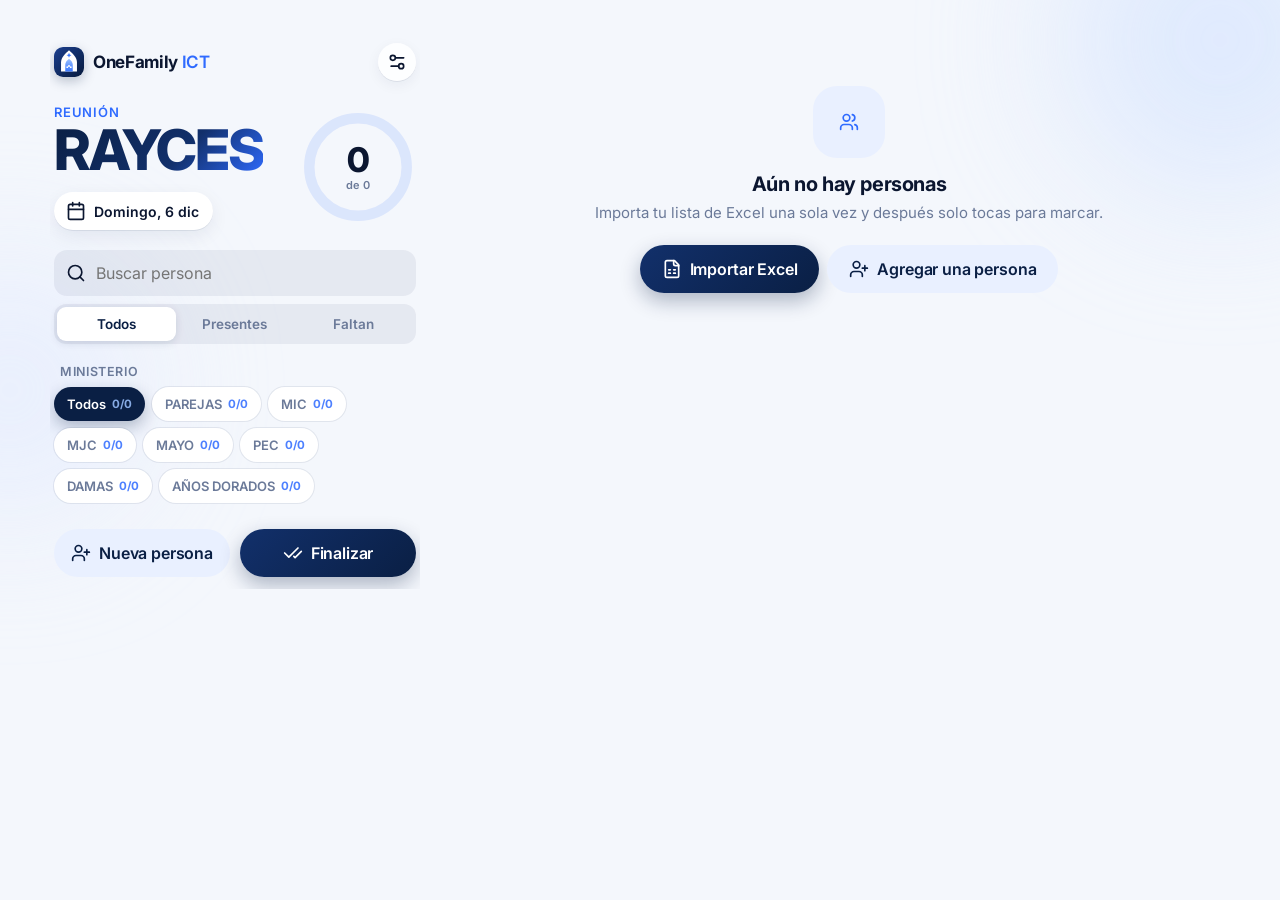
==== index.html @ 67e5007a "Renombrar a OneFamily ICT y agregar presentación Co-Authored-By: Claude Sonnet 5.5 <noreply@anthropi" ====
<!doctype html>
<html lang="es">
<head>
<meta charset="utf-8">
<meta name="viewport" content="width=device-width, initial-scale=1, viewport-fit=cover">
<meta name="theme-color" content="#f4f7fc">
<title>OneFamily ICT</title>
<link rel="icon" href="icon.svg" type="image/svg+xml">
<link rel="preconnect" href="https://fonts.googleapis.com">
<link rel="preconnect" href="https://fonts.gstatic.com" crossorigin>
<link href="https://fonts.googleapis.com/css2?family=Inter:wght@400;500;600;700;800&display=swap" rel="stylesheet">
<link rel="stylesheet" href="style.css">
</head>
<body>
<div class="bg-orb o1"></div><div class="bg-orb o2"></div>

<main id="app" class="shell">
  <aside class="side">
    <header class="head">
      <div class="brand">
        <img class="logo" src="icon.svg" alt="">
        <span class="wordmark">OneFamily <em>ICT</em></span>
        <button class="icon-btn" id="btnMenu" aria-label="Ajustes"><i data-lucide="settings-2"></i></button>
      </div>
      <div class="hero">
        <div class="hero-text">
          <p class="eyebrow">Reunión</p>
          <h1 id="meetingName">RAYCES</h1>
          <label class="datepill">
            <i data-lucide="calendar"></i>
            <span id="dateLabel"></span>
            <input type="date" id="dateInput" aria-label="Fecha de la reunión">
          </label>
        </div>
        <div class="ring" aria-live="polite">
          <svg viewBox="0 0 100 100">
            <defs><linearGradient id="g" x1="0" y1="0" x2="1" y2="1"><stop offset="0" stop-color="#5b9bff"/><stop offset="1" stop-color="#2f6bff"/></linearGradient></defs>
            <circle class="track" cx="50" cy="50" r="42"/>
            <circle class="prog" id="prog" cx="50" cy="50" r="42" stroke="url(#g)"/>
          </svg>
          <div class="ring-num"><b id="cntNum">0</b><small id="cntTot">de 0</small></div>
        </div>
      </div>
    </header>

    <div class="controls">
      <div class="searchbar">
        <i data-lucide="search"></i>
        <input id="q" type="search" placeholder="Buscar persona" autocomplete="off" autocapitalize="off" spellcheck="false">
        <button id="qClear" class="clear" aria-label="Borrar búsqueda" hidden><i data-lucide="x"></i></button>
      </div>
      <div class="seg" id="seg">
        <i class="seg-pill"></i>
        <button data-f="all" class="on">Todos</button>
        <button data-f="in">Presentes</button>
        <button data-f="out">Faltan</button>
      </div>
      <p class="cap side-cap">Ministerio</p>
      <div class="mins" id="mins"></div>
      <div class="side-actions">
        <button class="pill ghost" data-act="new"><i data-lucide="user-plus"></i><span>Nueva persona</span></button>
        <button class="pill solid" data-act="finish"><i data-lucide="check-check"></i><span>Finalizar</span></button>
      </div>
    </div>
  </aside>

  <section class="content">
    <div id="list" class="list"></div>
    <div class="spacer"></div>
  </section>
</main>

<nav class="dock">
  <button class="pill ghost" data-act="new"><i data-lucide="user-plus"></i><span>Nuevo</span></button>
  <button class="pill solid" data-act="finish"><i data-lucide="check-check"></i><span>Finalizar</span></button>
</nav>

<div class="scrim" id="scrim"></div>

<!-- Persona nueva / editar -->
<section class="sheet grouped" id="sheetPerson" aria-hidden="true">
  <div class="bar">
    <button type="button" class="link" data-close>Cancelar</button>
    <h2 id="personTitle">Persona nueva</h2>
    <span class="bar-sp"></span>
  </div>
  <form id="personForm" autocomplete="off" novalidate>
    <div class="inset">
      <label class="cell"><span>Nombres</span><input name="nombres" autocapitalize="words" placeholder="María Fernanda"></label>
      <label class="cell"><span>Apellidos</span><input name="apellidos" autocapitalize="words" placeholder="Gómez Pérez"></label>
      <label class="cell"><span>Edad</span><input name="edad" type="number" inputmode="numeric" min="0" max="110" placeholder="Años"></label>
      <label class="cell"><span>Celular</span><input name="celular" type="tel" inputmode="tel" placeholder="099 123 4567"></label>
    </div>

    <p class="cap">Sexo</p>
    <div class="seg2" id="sexSeg">
      <button type="button" data-v="mujer">Mujer</button>
      <button type="button" data-v="hombre">Hombre</button>
    </div>

    <p class="cap">Ministerio</p>
    <div class="chips" id="minPick"></div>
    <p class="hint" id="minHint"></p>

    <div class="row-actions">
      <button type="button" class="pill danger" id="btnDelPerson" hidden aria-label="Eliminar"><i data-lucide="trash-2"></i></button>
      <button type="submit" class="pill solid grow"><i data-lucide="check"></i><span id="personBtn">Registrar y marcar</span></button>
    </div>
  </form>
</section>

<!-- Finalizar -->
<section class="sheet" id="sheetFinish" aria-hidden="true">
  <div class="grab"></div>
  <h2>Reunión lista</h2>
  <p class="sub" id="finSub"></p>
  <div class="stats">
    <div><b id="stIn">0</b><span>Asistentes</span></div>
    <div><b id="stNew">0</b><span>Nuevos</span></div>
    <div><b id="stOut">0</b><span>Faltaron</span></div>
  </div>
  <div class="stack">
    <button class="pill solid wide" id="btnWA"><i data-lucide="send"></i><span>Enviar por WhatsApp</span></button>
    <button class="pill ghost wide" id="btnXLS"><i data-lucide="file-spreadsheet"></i><span>Descargar Excel</span></button>
    <button class="pill ghost wide" id="btnCopy"><i data-lucide="copy"></i><span>Copiar resumen</span></button>
  </div>
</section>

<!-- Ajustes -->
<section class="sheet grouped" id="sheetMenu" aria-hidden="true">
  <div class="bar">
    <button type="button" class="link" data-close>Cerrar</button>
    <h2>Ajustes</h2>
    <span class="bar-sp"></span>
  </div>
  <div class="inset">
    <label class="cell"><span>Reunión</span><input id="setName" placeholder="RAYCES"></label>
  </div>
  <p class="cap">Personas</p>
  <div class="inset menu">
    <button class="cell btn" id="btnFile"><i data-lucide="file-spreadsheet"></i><span>Importar Excel o CSV</span><i data-lucide="chevron-right" class="chev"></i></button>
    <button class="cell btn" id="btnImport"><i data-lucide="list-plus"></i><span>Pegar una lista</span><i data-lucide="chevron-right" class="chev"></i></button>
  </div>
  <p class="cap">Datos</p>
  <div class="inset menu">
    <button class="cell btn" id="btnBackup"><i data-lucide="database-backup"></i><span>Guardar copia de seguridad</span><i data-lucide="chevron-right" class="chev"></i></button>
    <button class="cell btn" id="btnRestore"><i data-lucide="history"></i><span>Restaurar copia</span><i data-lucide="chevron-right" class="chev"></i></button>
    <button class="cell btn red" id="btnClearDay"><i data-lucide="eraser"></i><span>Limpiar asistencia de este día</span></button>
  </div>
  <input type="file" id="fileCSV" accept=".xlsx,.xls,.csv,text/csv" hidden>
  <input type="file" id="fileJSON" accept=".json,application/json" hidden>
  <p class="foot">Los datos se guardan en este navegador. Haz una copia de seguridad de vez en cuando.</p>
</section>

<!-- Pegar lista -->
<section class="sheet grouped" id="sheetImport" aria-hidden="true">
  <div class="bar">
    <button type="button" class="link" data-close>Cancelar</button>
    <h2>Pegar lista</h2>
    <span class="bar-sp"></span>
  </div>
  <p class="hint top">Una persona por línea: <b>Nombres Apellidos, edad, ministerio</b>. Solo el nombre es obligatorio.</p>
  <div class="inset"><textarea id="importText" rows="8" placeholder="María Gómez, 34, PEC&#10;Juan Pérez, 12, MJC"></textarea></div>
  <div class="row-actions"><button class="pill solid grow" id="btnImportGo"><i data-lucide="check"></i><span>Agregar</span></button></div>
</section>

<div class="toast" id="toast"></div>

<script src="vendor/lucide.min.js"></script>
<script src="vendor/confetti.min.js"></script>
<script src="vendor/xlsx.mini.min.js"></script>
<script src="app.js"></script>
</body>
</html>
---- style.css ----
:root{
  --navy:#0a1f44; --navy2:#12306b; --blue:#2f6bff; --sky:#e9f0ff; --ink:#0b1630; --mute:#6b7a99;
  --bg:#f4f7fc; --card:#fff; --line:rgba(10,31,68,.08);
  --ease:cubic-bezier(.32,.72,0,1); --spring:cubic-bezier(.34,1.56,.64,1);
  --safe-b:env(safe-area-inset-bottom,0px);
}
*{box-sizing:border-box;-webkit-tap-highlight-color:transparent}
[hidden]{display:none!important}
html{background:var(--bg)}
body{margin:0;font-family:-apple-system,BlinkMacSystemFont,"SF Pro Display","Inter",system-ui,sans-serif;color:var(--ink);background:var(--bg);-webkit-font-smoothing:antialiased;overflow-x:hidden}
button{font:inherit;color:inherit;border:0;background:none;cursor:pointer;padding:0}
input,textarea{font:inherit;color:inherit}
i[data-lucide],svg.lucide{width:20px;height:20px;stroke-width:2}

.bg-orb{position:fixed;border-radius:50%;filter:blur(70px);opacity:.55;pointer-events:none;z-index:0}
.o1{width:320px;height:320px;background:#cfe0ff;top:-120px;right:-100px}
.o2{width:260px;height:260px;background:#dfe8ff;top:260px;left:-120px}

/* ---------- Layout móvil ---------- */
.shell{position:relative;z-index:1;max-width:560px;margin:0 auto;padding:0 18px}
.side{display:contents}
.head{padding-top:calc(env(safe-area-inset-top,0px) + 10px)}
.brand{display:flex;align-items:center;gap:9px;height:40px}
.logo{width:30px;height:30px;border-radius:9px;display:block;box-shadow:0 4px 12px rgba(10,31,68,.25)}
.wordmark{font-weight:700;letter-spacing:-.02em;font-size:17px;flex:1}
.wordmark em{font-style:normal;font-weight:600;color:var(--blue)}
.icon-btn{width:38px;height:38px;border-radius:50%;display:grid;place-items:center;background:rgba(255,255,255,.8);box-shadow:0 1px 0 var(--line),0 4px 14px rgba(10,31,68,.06);transition:transform .25s var(--spring)}
.icon-btn:active{transform:scale(.88)}

.hero{display:flex;align-items:center;justify-content:space-between;gap:12px;margin:8px 0 12px}
.eyebrow{margin:0;color:var(--blue);font-weight:600;font-size:13px;letter-spacing:.06em;text-transform:uppercase}
h1{margin:2px 0 10px;font-size:40px;line-height:1;letter-spacing:-.04em;font-weight:800;background:linear-gradient(135deg,var(--navy),var(--navy2) 60%,var(--blue));-webkit-background-clip:text;background-clip:text;color:transparent}
.datepill{position:relative;display:inline-flex;align-items:center;gap:8px;padding:9px 14px 9px 12px;border-radius:999px;background:var(--card);box-shadow:0 1px 0 var(--line),0 6px 18px rgba(10,31,68,.07);font-weight:600;font-size:14px;white-space:nowrap;transition:transform .25s var(--spring)}
.datepill:active{transform:scale(.97)}
.datepill i{width:16px;height:16px;color:var(--blue)}
.datepill input{position:absolute;inset:0;width:100%;height:100%;opacity:0;cursor:pointer}
.datepill input::-webkit-calendar-picker-indicator{position:absolute;inset:0;width:100%;height:100%;cursor:pointer}

.ring{position:relative;width:104px;height:104px;flex:none}
.ring svg{width:100%;height:100%;transform:rotate(-90deg)}
.ring circle{fill:none;stroke-width:9;stroke-linecap:round}
.track{stroke:rgba(47,107,255,.12)}
.prog{stroke-dasharray:263.9;stroke-dashoffset:263.9;transition:stroke-dashoffset .7s var(--ease)}
.ring-num{position:absolute;inset:0;display:flex;flex-direction:column;align-items:center;justify-content:center;line-height:1}
.ring-num b{font-size:30px;font-weight:800;letter-spacing:-.04em;display:inline-block}
.ring-num small{font-size:11px;color:var(--mute);font-weight:600;margin-top:3px}
.bump{animation:bump .4s var(--spring)}
@keyframes bump{40%{transform:scale(1.22)}}

.controls{position:sticky;top:0;z-index:5;margin:0 -18px;padding:8px 18px 10px;background:linear-gradient(var(--bg) 88%,rgba(244,247,252,0))}
.searchbar{display:flex;align-items:center;gap:8px;height:42px;padding:0 12px;border-radius:13px;background:rgba(10,31,68,.06);transition:background .2s,box-shadow .2s}
.searchbar:focus-within{background:#fff;box-shadow:0 0 0 2px rgba(47,107,255,.35)}
.searchbar i{color:var(--mute);flex:none}
.searchbar input{flex:1;min-width:0;border:0;background:none;outline:0;font-size:16px}
.searchbar input::-webkit-search-cancel-button{display:none}
.clear{width:22px;height:22px;border-radius:50%;background:rgba(10,31,68,.25);display:grid;place-items:center}
.clear i{width:13px;height:13px;color:#fff}

.seg{position:relative;display:grid;grid-template-columns:repeat(3,1fr);margin-top:8px;padding:3px;border-radius:12px;background:rgba(10,31,68,.06)}
.seg button{position:relative;z-index:1;height:30px;font-size:13.5px;font-weight:600;color:var(--mute);transition:color .25s}
.seg button.on{color:var(--navy)}
.seg-pill{position:absolute;top:3px;bottom:3px;left:3px;width:calc((100% - 6px)/3);border-radius:9px;background:#fff;box-shadow:0 2px 8px rgba(10,31,68,.12);transition:transform .45s var(--ease)}

.side-cap,.side-actions{display:none}
.mins{display:flex;gap:7px;margin:8px -18px 0;padding:2px 18px;overflow-x:auto;scrollbar-width:none}
.mins::-webkit-scrollbar{display:none}
.mins button{flex:none;display:inline-flex;align-items:center;gap:6px;height:32px;padding:0 13px;border-radius:999px;background:#fff;box-shadow:0 0 0 1px var(--line);font-size:13px;font-weight:600;color:var(--mute);white-space:nowrap;transition:background .3s,color .3s,transform .3s var(--spring),box-shadow .3s}
.mins button em{font-style:normal;font-weight:700;font-size:11.5px;color:var(--blue);opacity:.85}
.mins button:active{transform:scale(.94)}
.mins button.on{background:var(--navy);color:#fff;box-shadow:0 6px 16px rgba(10,31,68,.28)}
.mins button.on em{color:#9cc2ff}

.list{margin-top:2px}
.letter{font-size:12px;font-weight:700;color:var(--mute);letter-spacing:.08em;padding:14px 6px 6px}
.group{background:var(--card);border-radius:20px;box-shadow:0 1px 0 var(--line),0 10px 30px rgba(10,31,68,.05);overflow:hidden}
.addrow{display:flex;align-items:center;gap:13px;width:100%;padding:11px 14px;margin:10px 0 2px;border-radius:20px;background:linear-gradient(135deg,rgba(47,107,255,.12),rgba(47,107,255,.05));box-shadow:inset 0 0 0 1.5px rgba(47,107,255,.28);text-align:left;transition:transform .25s var(--spring),background .3s;animation:rise .5s var(--ease) both}
.addrow:active{transform:scale(.985)}
.addrow .plus{width:42px;height:42px;border-radius:50%;background:var(--blue);color:#fff;display:grid;place-items:center;box-shadow:0 6px 16px rgba(47,107,255,.4);flex:none}
.addrow b{display:block;font-size:16px;letter-spacing:-.015em;color:var(--navy)}
.addrow small{display:block;margin-top:1px;font-size:13px;color:var(--mute);font-weight:500}

.person{position:relative;display:flex;align-items:center;gap:13px;width:100%;padding:11px 14px;text-align:left;user-select:none;-webkit-user-select:none;-webkit-touch-callout:none;transition:background .35s var(--ease),transform .25s var(--spring);animation:rise .5s var(--ease) both}
.person+.person::before{content:"";position:absolute;top:0;left:66px;right:0;height:1px;background:var(--line)}
.person:active{transform:scale(.985);background:#f3f6fd}
.person.in{background:linear-gradient(90deg,rgba(47,107,255,.09),rgba(47,107,255,.02))}
@keyframes rise{from{opacity:0;transform:translateY(10px)}}
.av{width:42px;height:42px;border-radius:50%;flex:none;display:grid;place-items:center;color:#fff;font-weight:700;font-size:15px;letter-spacing:.02em;background:linear-gradient(135deg,var(--h1),var(--h2));transition:transform .4s var(--spring)}
.person.in .av{transform:scale(1.06)}
.who{flex:1;min-width:0;display:flex;flex-direction:column;gap:2px}
.who b{font-size:16.5px;font-weight:600;letter-spacing:-.015em;white-space:nowrap;overflow:hidden;text-overflow:ellipsis}
.sub2{display:flex;align-items:center;gap:7px;min-width:0}
.sub2 span{font-size:13.5px;color:var(--mute);white-space:nowrap;overflow:hidden;text-overflow:ellipsis;min-width:0}
.mp{flex:none;font-style:normal;font-size:10.5px;font-weight:700;letter-spacing:.04em;padding:2px 8px;border-radius:999px;background:hsl(var(--mh) 90% 93%);color:hsl(var(--mh) 60% 30%)}
.badge{font-size:10.5px;font-weight:700;color:var(--blue);background:var(--sky);padding:3px 8px;border-radius:999px;letter-spacing:.04em;text-transform:uppercase;flex:none}
.chk{width:28px;height:28px;border-radius:50%;flex:none;border:2px solid rgba(10,31,68,.18);display:grid;place-items:center;transition:background .3s,border-color .3s,transform .45s var(--spring)}
.chk svg{width:16px;height:16px;fill:none;stroke:#fff;stroke-width:3.4;stroke-linecap:round;stroke-linejoin:round;stroke-dasharray:24;stroke-dashoffset:24;transition:stroke-dashoffset .35s var(--ease) .08s}
.person.in .chk{background:linear-gradient(135deg,#4b8bff,var(--blue));border-color:transparent;box-shadow:0 4px 12px rgba(47,107,255,.45)}
.person.in .chk svg{stroke-dashoffset:0}
.pop .chk{animation:pop .5s var(--spring)}
@keyframes pop{0%{transform:scale(.6)}60%{transform:scale(1.25)}100%{transform:scale(1)}}
.pop::after{content:"";position:absolute;right:14px;top:50%;width:28px;height:28px;margin-top:-14px;border-radius:50%;border:2px solid var(--blue);animation:ripple .6s ease-out forwards;pointer-events:none}
@keyframes ripple{to{transform:scale(2.4);opacity:0}}

.empty{text-align:center;padding:50px 24px;color:var(--mute)}
.empty .big{width:72px;height:72px;margin:0 auto 14px;border-radius:24px;background:var(--sky);color:var(--blue);display:grid;place-items:center}
.empty .big i{width:32px;height:32px}
.empty h3{margin:0 0 6px;color:var(--ink);font-size:20px;letter-spacing:-.02em}
.empty p{margin:0 0 18px;font-size:15px;line-height:1.4}
.empty .pill{margin:4px}
.spacer{height:calc(110px + var(--safe-b))}

.dock{position:fixed;z-index:8;left:50%;bottom:calc(14px + var(--safe-b));transform:translateX(-50%);display:flex;gap:8px;padding:7px;border-radius:999px;background:rgba(255,255,255,.72);-webkit-backdrop-filter:saturate(180%) blur(22px);backdrop-filter:saturate(180%) blur(22px);box-shadow:0 0 0 1px var(--line),0 14px 40px rgba(10,31,68,.18)}
.pill{display:inline-flex;align-items:center;justify-content:center;gap:8px;height:48px;padding:0 22px;border-radius:999px;font-weight:600;font-size:16px;letter-spacing:-.01em;transition:transform .3s var(--spring),filter .2s}
.pill:active{transform:scale(.94)}
.pill.solid{color:#fff;background:linear-gradient(135deg,var(--navy2),var(--navy));box-shadow:0 8px 20px rgba(10,31,68,.3)}
.pill.ghost{background:var(--sky);color:var(--navy)}
.pill.danger{background:#fff0f0;color:#c62828}
.pill.wide{width:100%}
.pill.grow{flex:1}

/* ---------- Hojas (sheets) ---------- */
.scrim{position:fixed;inset:0;z-index:20;background:rgba(6,16,38,.35);-webkit-backdrop-filter:blur(3px);backdrop-filter:blur(3px);opacity:0;pointer-events:none;transition:opacity .4s var(--ease)}
.scrim.on{opacity:1;pointer-events:auto}
.sheet{position:fixed;z-index:21;left:0;right:0;bottom:0;max-width:560px;margin:0 auto;max-height:92dvh;overflow:auto;padding:8px 20px calc(22px + var(--safe-b));background:#fff;border-radius:28px 28px 0 0;box-shadow:0 -20px 60px rgba(6,16,38,.25);transform:translateY(105%);visibility:hidden;transition:transform .55s var(--ease),opacity .3s,visibility 0s linear .55s}
.sheet.on{transform:none;visibility:visible;transition-delay:0s}
.sheet.grouped{background:#f2f5fb}
.grab{width:38px;height:5px;border-radius:3px;background:rgba(10,31,68,.15);margin:4px auto 14px}
.sheet h2{margin:0;font-size:26px;letter-spacing:-.03em}
.sub{margin:4px 0 16px;color:var(--mute);font-size:15px;line-height:1.4}

.bar{display:flex;align-items:center;justify-content:space-between;margin:2px -4px 12px;padding-top:12px;position:relative}
.bar::before{content:"";position:absolute;top:0;left:50%;width:38px;height:5px;margin-left:-19px;border-radius:3px;background:rgba(10,31,68,.15)}
.bar h2{font-size:17px;font-weight:700;letter-spacing:-.02em;position:absolute;left:50%;transform:translateX(-50%);top:18px}
.bar{min-height:50px}
.link{color:var(--blue);font-size:17px;font-weight:500;padding:8px 4px}
.bar-sp{width:60px}

.inset{background:#fff;border-radius:16px;overflow:hidden;box-shadow:0 1px 0 var(--line)}
.cell{display:flex;align-items:center;gap:12px;min-height:52px;padding:0 16px;position:relative;width:100%;text-align:left}
.cell+.cell::before{content:"";position:absolute;top:0;left:16px;right:0;height:1px;background:var(--line)}
.cell>span{flex:none;width:96px;font-size:16px;font-weight:500;color:var(--ink)}
.cell input{flex:1;min-width:0;height:52px;border:0;outline:0;background:none;font-size:17px;padding:0;text-align:right;color:var(--navy);font-weight:500}
.cell input[type=number]{-moz-appearance:textfield;appearance:textfield}
.cell input::-webkit-outer-spin-button,.cell input::-webkit-inner-spin-button{-webkit-appearance:none;margin:0}
.cell input::placeholder{color:#b3bdd2;font-weight:400}
.cell:focus-within{background:rgba(47,107,255,.05)}
.cell.btn{gap:12px;transition:background .2s}
.cell.btn:active{background:#eef3ff}
.cell.btn>span{width:auto;flex:1}
.cell.btn i{color:var(--blue)}
.cell.btn .chev{color:#b3bdd2;width:18px;height:18px}
.cell.btn.red,.cell.btn.red i{color:#d32f2f}
.inset textarea{display:block;width:100%;border:0;outline:0;background:none;padding:14px 16px;font-size:16px;line-height:1.5;resize:none}
.cap{margin:18px 8px 7px;font-size:12.5px;font-weight:600;color:var(--mute);text-transform:uppercase;letter-spacing:.05em}
.hint{margin:8px 8px 0;font-size:13px;color:var(--mute);line-height:1.4;min-height:18px}
.hint.top{margin:0 8px 12px}
.seg2{display:grid;grid-template-columns:1fr 1fr;gap:4px;padding:4px;border-radius:14px;background:rgba(10,31,68,.07)}
.seg2 button{height:42px;border-radius:11px;font-size:16px;font-weight:600;color:var(--mute);transition:background .3s,color .3s,box-shadow .3s,transform .3s var(--spring)}
.seg2 button:active{transform:scale(.97)}
.seg2 button.on{background:#fff;color:var(--navy);box-shadow:0 2px 8px rgba(10,31,68,.14)}
.chips{display:flex;flex-wrap:wrap;gap:8px}
.chips button{height:40px;padding:0 16px;border-radius:999px;background:#fff;box-shadow:0 0 0 1px var(--line);font-size:14.5px;font-weight:600;color:var(--navy);transition:background .3s,color .3s,transform .3s var(--spring),box-shadow .3s}
.chips button:active{transform:scale(.94)}
.chips button.on{background:var(--navy);color:#fff;box-shadow:0 6px 16px rgba(10,31,68,.28)}
.chips button.sug:not(.on){box-shadow:0 0 0 1.5px var(--blue)}
.row-actions{display:flex;gap:10px;margin-top:20px}
.stack{display:flex;flex-direction:column;gap:10px;margin-top:6px}
.stats{display:grid;grid-template-columns:repeat(3,1fr);gap:10px;margin:6px 0 16px}
.stats div{background:var(--sky);border-radius:18px;padding:14px 8px;text-align:center}
.stats b{display:block;font-size:30px;font-weight:800;letter-spacing:-.04em;color:var(--navy)}
.stats span{font-size:12.5px;color:var(--mute);font-weight:600}
.foot{margin:16px 4px 0;font-size:12.5px;color:var(--mute);text-align:center}

.toast{position:fixed;z-index:30;left:50%;top:calc(14px + env(safe-area-inset-top,0px));transform:translate(-50%,-30px) scale(.9);opacity:0;visibility:hidden;padding:12px 18px;border-radius:999px;background:var(--navy);color:#fff;font-weight:600;font-size:14.5px;box-shadow:0 12px 30px rgba(6,16,38,.35);transition:transform .5s var(--spring),opacity .3s,visibility 0s linear .5s;max-width:90vw;text-align:center}
.toast.on{transform:translate(-50%,0) scale(1);opacity:1;visibility:visible;transition-delay:0s}

/* ---------- Escritorio ---------- */
@media (min-width:900px){
  .shell{max-width:1260px;display:grid;grid-template-columns:370px 1fr;gap:48px;padding:36px 40px;align-items:start}
  .side{display:flex;flex-direction:column;position:sticky;top:28px;max-height:calc(100dvh - 56px);overflow:auto;scrollbar-width:none;padding:6px 4px 12px}
  .side::-webkit-scrollbar{display:none}
  .head{padding-top:0}
  .hero{margin:22px 0 20px}
  h1{font-size:56px;margin-bottom:14px}
  .ring{width:116px;height:116px}
  .ring-num b{font-size:34px}
  .controls{position:static;margin:0;padding:0;background:none}
  .searchbar{height:46px}
  .seg button{height:34px}
  .side-cap{display:block;margin:20px 6px 8px}
  .mins{flex-wrap:wrap;overflow:visible;margin:0;padding:0}
  .mins button{height:34px}
  .mins button:hover:not(.on){background:#f3f6fd}
  .side-actions{display:flex;gap:10px;margin-top:26px}
  .side-actions .pill{flex:1;padding:0 16px}
  .pill:hover{filter:brightness(1.06)}
  .dock{display:none}
  .content{min-width:0}
  .list{margin-top:0}
  .letter{padding:22px 6px 10px;font-size:13px}
  .group{display:grid;grid-template-columns:repeat(auto-fill,minmax(300px,1fr));gap:12px;background:none;box-shadow:none;overflow:visible}
  .person{background:#fff;border-radius:18px;box-shadow:0 1px 0 var(--line),0 8px 24px rgba(10,31,68,.05);cursor:pointer}
  .person+.person::before{display:none}
  .person:hover{transform:translateY(-2px);box-shadow:0 1px 0 var(--line),0 14px 34px rgba(10,31,68,.1)}
  .person:active{transform:scale(.985)}
  .person.in{background:linear-gradient(90deg,rgba(47,107,255,.13),#fff 70%)}
  .addrow{margin:0 0 6px;max-width:420px;cursor:pointer}
  .addrow:hover{background:linear-gradient(135deg,rgba(47,107,255,.18),rgba(47,107,255,.08))}
  .spacer{height:60px}
}
@media (min-width:700px){
  .sheet{left:50%;right:auto;bottom:auto;top:50%;width:520px;max-width:calc(100vw - 40px);max-height:88dvh;margin:0;border-radius:28px;opacity:0;transform:translate(-50%,-47%) scale(.96);padding-bottom:24px;box-shadow:0 30px 90px rgba(6,16,38,.35)}
  .sheet.on{opacity:1;transform:translate(-50%,-50%) scale(1)}
  .grab,.bar::before{display:none}
  .bar{padding-top:6px;min-height:44px}
  .bar h2{top:12px}
}
@media (prefers-reduced-motion:reduce){*{animation:none!important;transition-duration:.01ms!important}}
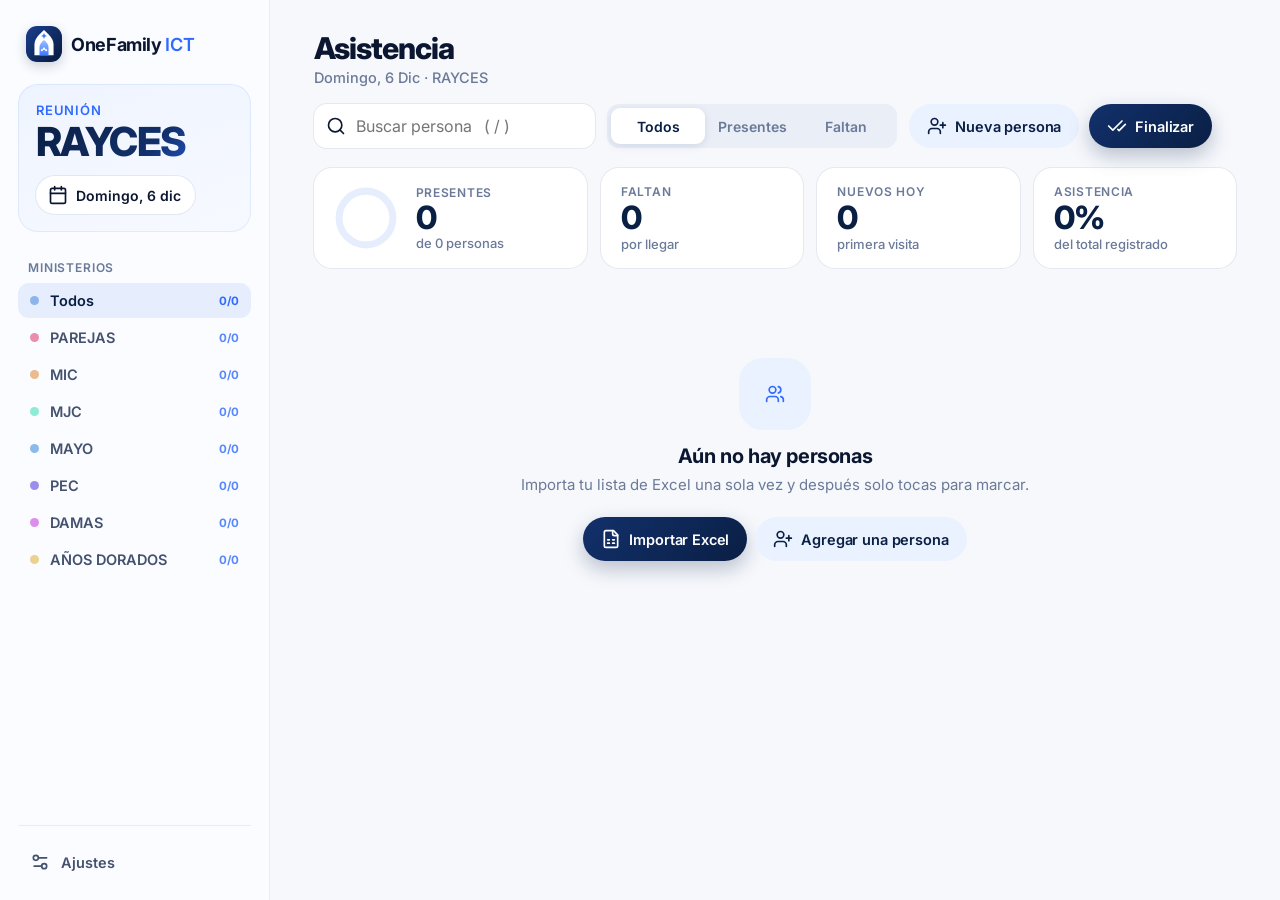
==== commit 2eeff3b5: "Escritorio nativo a pantalla completa, colores pastel y presentación horizontal Co-Authored-By: Clau" ====
--- a/index.html
+++ b/index.html
@@ -12,59 +12,83 @@
 <link rel="stylesheet" href="style.css">
 </head>
 <body>
+<svg width="0" height="0" style="position:absolute" aria-hidden="true"><defs><linearGradient id="g" x1="0" y1="0" x2="1" y2="1"><stop offset="0" stop-color="#7fb0ff"/><stop offset="1" stop-color="#4f86f7"/></linearGradient></defs></svg>
 <div class="bg-orb o1"></div><div class="bg-orb o2"></div>
 
 <main id="app" class="shell">
+  <!-- Barra lateral (escritorio) / cabecera (móvil) -->
   <aside class="side">
-    <header class="head">
-      <div class="brand">
-        <img class="logo" src="icon.svg" alt="">
-        <span class="wordmark">OneFamily <em>ICT</em></span>
-        <button class="icon-btn" id="btnMenu" aria-label="Ajustes"><i data-lucide="settings-2"></i></button>
+    <div class="brand">
+      <img class="logo" src="icon.svg" alt="">
+      <span class="wordmark">OneFamily <em>ICT</em></span>
+      <button class="icon-btn" id="btnMenu" aria-label="Ajustes"><i data-lucide="settings-2"></i></button>
+    </div>
+
+    <div class="hero">
+      <div class="hero-text">
+        <p class="eyebrow">Reunión</p>
+        <h1 id="meetingName">RAYCES</h1>
+        <label class="datepill">
+          <i data-lucide="calendar"></i>
+          <span id="dateLabel"></span>
+          <input type="date" id="dateInput" aria-label="Fecha de la reunión">
+        </label>
       </div>
-      <div class="hero">
-        <div class="hero-text">
-          <p class="eyebrow">Reunión</p>
-          <h1 id="meetingName">RAYCES</h1>
-          <label class="datepill">
-            <i data-lucide="calendar"></i>
-            <span id="dateLabel"></span>
-            <input type="date" id="dateInput" aria-label="Fecha de la reunión">
-          </label>
-        </div>
-        <div class="ring" aria-live="polite">
-          <svg viewBox="0 0 100 100">
-            <defs><linearGradient id="g" x1="0" y1="0" x2="1" y2="1"><stop offset="0" stop-color="#5b9bff"/><stop offset="1" stop-color="#2f6bff"/></linearGradient></defs>
-            <circle class="track" cx="50" cy="50" r="42"/>
-            <circle class="prog" id="prog" cx="50" cy="50" r="42" stroke="url(#g)"/>
-          </svg>
-          <div class="ring-num"><b id="cntNum">0</b><small id="cntTot">de 0</small></div>
-        </div>
+      <div class="ring" aria-live="polite">
+        <svg viewBox="0 0 100 100">
+          <circle class="track" cx="50" cy="50" r="42"/>
+          <circle class="prog" id="prog" cx="50" cy="50" r="42" stroke="url(#g)"/>
+        </svg>
+        <div class="ring-num"><b id="cntNum">0</b><small id="cntTot">de 0</small></div>
       </div>
-    </header>
+    </div>
 
-    <div class="controls">
-      <div class="searchbar">
-        <i data-lucide="search"></i>
-        <input id="q" type="search" placeholder="Buscar persona" autocomplete="off" autocapitalize="off" spellcheck="false">
-        <button id="qClear" class="clear" aria-label="Borrar búsqueda" hidden><i data-lucide="x"></i></button>
-      </div>
-      <div class="seg" id="seg">
-        <i class="seg-pill"></i>
-        <button data-f="all" class="on">Todos</button>
-        <button data-f="in">Presentes</button>
-        <button data-f="out">Faltan</button>
-      </div>
-      <p class="cap side-cap">Ministerio</p>
-      <div class="mins" id="mins"></div>
-      <div class="side-actions">
-        <button class="pill ghost" data-act="new"><i data-lucide="user-plus"></i><span>Nueva persona</span></button>
-        <button class="pill solid" data-act="finish"><i data-lucide="check-check"></i><span>Finalizar</span></button>
-      </div>
+    <p class="side-cap">Ministerios</p>
+    <nav class="navlist" id="mins"></nav>
+
+    <div class="side-foot">
+      <button class="navbtn" id="btnMenu2"><i data-lucide="settings-2"></i><span>Ajustes</span></button>
     </div>
   </aside>
 
   <section class="content">
+    <div class="toolbar">
+      <div class="tb-title">
+        <h2>Asistencia</h2>
+        <p id="subtitle"></p>
+      </div>
+      <div class="tb-ctl">
+        <div class="searchbar">
+          <i data-lucide="search"></i>
+          <input id="q" type="search" placeholder="Buscar persona   ( / )" autocomplete="off" autocapitalize="off" spellcheck="false">
+          <button id="qClear" class="clear" aria-label="Borrar búsqueda" hidden><i data-lucide="x"></i></button>
+        </div>
+        <div class="seg" id="seg">
+          <i class="seg-pill"></i>
+          <button data-f="all" class="on">Todos</button>
+          <button data-f="in">Presentes</button>
+          <button data-f="out">Faltan</button>
+        </div>
+        <div class="side-actions">
+          <button class="pill ghost" data-act="new"><i data-lucide="user-plus"></i><span>Nueva persona</span></button>
+          <button class="pill solid" data-act="finish"><i data-lucide="check-check"></i><span>Finalizar</span></button>
+        </div>
+      </div>
+      <div class="chips-m" id="minsM"></div>
+    </div>
+
+    <div class="stats-row">
+      <div class="sc sc-ring">
+        <div class="rs">
+          <svg viewBox="0 0 100 100"><circle class="track" cx="50" cy="50" r="42"/><circle class="prog" id="prog2" cx="50" cy="50" r="42" stroke="url(#g)"/></svg>
+        </div>
+        <div><span class="lab">Presentes</span><b id="cntNum2">0</b><small id="cntTot2">de 0 personas</small></div>
+      </div>
+      <div class="sc"><span class="lab">Faltan</span><b id="stOut2">0</b><small>por llegar</small></div>
+      <div class="sc"><span class="lab">Nuevos hoy</span><b id="stNew2">0</b><small>primera visita</small></div>
+      <div class="sc"><span class="lab">Asistencia</span><b id="stPct2">0%</b><small>del total registrado</small></div>
+    </div>
+
     <div id="list" class="list"></div>
     <div class="spacer"></div>
   </section>
--- a/style.css
+++ b/style.css
@@ -1,8 +1,9 @@
 :root{
-  --navy:#0a1f44; --navy2:#12306b; --blue:#2f6bff; --sky:#e9f0ff; --ink:#0b1630; --mute:#6b7a99;
-  --bg:#f4f7fc; --card:#fff; --line:rgba(10,31,68,.08);
+  --navy:#0a1f44; --navy2:#12306b; --blue:#4f86f7; --blue-d:#2f6bff; --sky:#eaf1ff; --ink:#0b1630; --mute:#6b7a99;
+  --bg:#f4f7fc; --card:#fff; --line:rgba(10,31,68,.07);
   --ease:cubic-bezier(.32,.72,0,1); --spring:cubic-bezier(.34,1.56,.64,1);
   --safe-b:env(safe-area-inset-bottom,0px);
+  --cols:44px minmax(160px,2.2fr) minmax(130px,1.3fr) 64px minmax(120px,1.2fr) 150px 30px;
 }
 *{box-sizing:border-box;-webkit-tap-highlight-color:transparent}
 [hidden]{display:none!important}
@@ -12,34 +13,34 @@
 input,textarea{font:inherit;color:inherit}
 i[data-lucide],svg.lucide{width:20px;height:20px;stroke-width:2}
 
-.bg-orb{position:fixed;border-radius:50%;filter:blur(70px);opacity:.55;pointer-events:none;z-index:0}
-.o1{width:320px;height:320px;background:#cfe0ff;top:-120px;right:-100px}
-.o2{width:260px;height:260px;background:#dfe8ff;top:260px;left:-120px}
-
-/* ---------- Layout móvil ---------- */
+.bg-orb{position:fixed;border-radius:50%;filter:blur(70px);opacity:.5;pointer-events:none;z-index:0}
+.o1{width:320px;height:320px;background:#d6e4ff;top:-120px;right:-100px}
+.o2{width:260px;height:260px;background:#e4ecff;top:260px;left:-120px}
+
+/* ================= MÓVIL ================= */
 .shell{position:relative;z-index:1;max-width:560px;margin:0 auto;padding:0 18px}
-.side{display:contents}
-.head{padding-top:calc(env(safe-area-inset-top,0px) + 10px)}
+.side{padding-top:calc(env(safe-area-inset-top,0px) + 10px)}
+.side-cap,.navlist,.side-foot,.tb-title,.side-actions,.stats-row{display:none}
 .brand{display:flex;align-items:center;gap:9px;height:40px}
-.logo{width:30px;height:30px;border-radius:9px;display:block;box-shadow:0 4px 12px rgba(10,31,68,.25)}
+.logo{width:30px;height:30px;border-radius:9px;display:block;box-shadow:0 4px 12px rgba(10,31,68,.2)}
 .wordmark{font-weight:700;letter-spacing:-.02em;font-size:17px;flex:1}
-.wordmark em{font-style:normal;font-weight:600;color:var(--blue)}
-.icon-btn{width:38px;height:38px;border-radius:50%;display:grid;place-items:center;background:rgba(255,255,255,.8);box-shadow:0 1px 0 var(--line),0 4px 14px rgba(10,31,68,.06);transition:transform .25s var(--spring)}
+.wordmark em{font-style:normal;font-weight:600;color:var(--blue-d)}
+.icon-btn{width:38px;height:38px;border-radius:50%;display:grid;place-items:center;background:rgba(255,255,255,.85);box-shadow:0 1px 0 var(--line),0 4px 14px rgba(10,31,68,.06);transition:transform .25s var(--spring)}
 .icon-btn:active{transform:scale(.88)}
 
 .hero{display:flex;align-items:center;justify-content:space-between;gap:12px;margin:8px 0 12px}
-.eyebrow{margin:0;color:var(--blue);font-weight:600;font-size:13px;letter-spacing:.06em;text-transform:uppercase}
-h1{margin:2px 0 10px;font-size:40px;line-height:1;letter-spacing:-.04em;font-weight:800;background:linear-gradient(135deg,var(--navy),var(--navy2) 60%,var(--blue));-webkit-background-clip:text;background-clip:text;color:transparent}
-.datepill{position:relative;display:inline-flex;align-items:center;gap:8px;padding:9px 14px 9px 12px;border-radius:999px;background:var(--card);box-shadow:0 1px 0 var(--line),0 6px 18px rgba(10,31,68,.07);font-weight:600;font-size:14px;white-space:nowrap;transition:transform .25s var(--spring)}
+.eyebrow{margin:0;color:var(--blue-d);font-weight:600;font-size:13px;letter-spacing:.06em;text-transform:uppercase}
+h1{margin:2px 0 10px;font-size:40px;line-height:1;letter-spacing:-.04em;font-weight:800;background:linear-gradient(135deg,var(--navy),var(--navy2) 60%,var(--blue-d));-webkit-background-clip:text;background-clip:text;color:transparent}
+.datepill{position:relative;display:inline-flex;align-items:center;gap:8px;padding:9px 14px 9px 12px;border-radius:999px;background:var(--card);box-shadow:0 1px 0 var(--line),0 6px 18px rgba(10,31,68,.06);font-weight:600;font-size:14px;white-space:nowrap;transition:transform .25s var(--spring)}
 .datepill:active{transform:scale(.97)}
-.datepill i{width:16px;height:16px;color:var(--blue)}
+.datepill i{width:16px;height:16px;color:var(--blue-d)}
 .datepill input{position:absolute;inset:0;width:100%;height:100%;opacity:0;cursor:pointer}
 .datepill input::-webkit-calendar-picker-indicator{position:absolute;inset:0;width:100%;height:100%;cursor:pointer}
 
 .ring{position:relative;width:104px;height:104px;flex:none}
-.ring svg{width:100%;height:100%;transform:rotate(-90deg)}
-.ring circle{fill:none;stroke-width:9;stroke-linecap:round}
-.track{stroke:rgba(47,107,255,.12)}
+.ring svg,.rs svg{width:100%;height:100%;transform:rotate(-90deg)}
+.ring circle,.rs circle{fill:none;stroke-width:9;stroke-linecap:round}
+.track{stroke:rgba(79,134,247,.14)}
 .prog{stroke-dasharray:263.9;stroke-dashoffset:263.9;transition:stroke-dashoffset .7s var(--ease)}
 .ring-num{position:absolute;inset:0;display:flex;flex-direction:column;align-items:center;justify-content:center;line-height:1}
 .ring-num b{font-size:30px;font-weight:800;letter-spacing:-.04em;display:inline-block}
@@ -47,9 +48,9 @@
 .bump{animation:bump .4s var(--spring)}
 @keyframes bump{40%{transform:scale(1.22)}}
 
-.controls{position:sticky;top:0;z-index:5;margin:0 -18px;padding:8px 18px 10px;background:linear-gradient(var(--bg) 88%,rgba(244,247,252,0))}
+.toolbar{position:sticky;top:0;z-index:5;margin:0 -18px;padding:8px 18px 10px;background:linear-gradient(var(--bg) 88%,rgba(244,247,252,0))}
 .searchbar{display:flex;align-items:center;gap:8px;height:42px;padding:0 12px;border-radius:13px;background:rgba(10,31,68,.06);transition:background .2s,box-shadow .2s}
-.searchbar:focus-within{background:#fff;box-shadow:0 0 0 2px rgba(47,107,255,.35)}
+.searchbar:focus-within{background:#fff;box-shadow:0 0 0 2px rgba(79,134,247,.4)}
 .searchbar i{color:var(--mute);flex:none}
 .searchbar input{flex:1;min-width:0;border:0;background:none;outline:0;font-size:16px}
 .searchbar input::-webkit-search-cancel-button{display:none}
@@ -59,42 +60,45 @@
 .seg{position:relative;display:grid;grid-template-columns:repeat(3,1fr);margin-top:8px;padding:3px;border-radius:12px;background:rgba(10,31,68,.06)}
 .seg button{position:relative;z-index:1;height:30px;font-size:13.5px;font-weight:600;color:var(--mute);transition:color .25s}
 .seg button.on{color:var(--navy)}
-.seg-pill{position:absolute;top:3px;bottom:3px;left:3px;width:calc((100% - 6px)/3);border-radius:9px;background:#fff;box-shadow:0 2px 8px rgba(10,31,68,.12);transition:transform .45s var(--ease)}
-
-.side-cap,.side-actions{display:none}
-.mins{display:flex;gap:7px;margin:8px -18px 0;padding:2px 18px;overflow-x:auto;scrollbar-width:none}
-.mins::-webkit-scrollbar{display:none}
-.mins button{flex:none;display:inline-flex;align-items:center;gap:6px;height:32px;padding:0 13px;border-radius:999px;background:#fff;box-shadow:0 0 0 1px var(--line);font-size:13px;font-weight:600;color:var(--mute);white-space:nowrap;transition:background .3s,color .3s,transform .3s var(--spring),box-shadow .3s}
-.mins button em{font-style:normal;font-weight:700;font-size:11.5px;color:var(--blue);opacity:.85}
-.mins button:active{transform:scale(.94)}
-.mins button.on{background:var(--navy);color:#fff;box-shadow:0 6px 16px rgba(10,31,68,.28)}
-.mins button.on em{color:#9cc2ff}
+.seg-pill{position:absolute;top:3px;bottom:3px;left:3px;width:calc((100% - 6px)/3);border-radius:9px;background:#fff;box-shadow:0 2px 8px rgba(10,31,68,.1);transition:transform .45s var(--ease)}
+
+.chips-m,.navlist{scrollbar-width:none}
+.chips-m{display:flex;gap:7px;margin:8px -18px 0;padding:2px 18px;overflow-x:auto}
+.chips-m::-webkit-scrollbar{display:none}
+.chips-m button{flex:none;display:inline-flex;align-items:center;gap:6px;height:32px;padding:0 13px 0 11px;border-radius:999px;background:#fff;box-shadow:0 0 0 1px var(--line);font-size:13px;font-weight:600;color:var(--mute);white-space:nowrap;transition:background .3s,color .3s,transform .3s var(--spring),box-shadow .3s}
+.chips-m button em,.navlist button em{font-style:normal;font-weight:700;font-size:11.5px;color:var(--blue-d);opacity:.8}
+.chips-m button:active{transform:scale(.94)}
+.chips-m button.on{background:#dbe7ff;color:var(--navy);box-shadow:0 0 0 1.5px rgba(79,134,247,.55)}
+.dot{width:8px;height:8px;border-radius:50%;flex:none;background:hsl(var(--mh,215) 70% 74%)}
+.chips-m .dot{width:7px;height:7px}
 
 .list{margin-top:2px}
 .letter{font-size:12px;font-weight:700;color:var(--mute);letter-spacing:.08em;padding:14px 6px 6px}
-.group{background:var(--card);border-radius:20px;box-shadow:0 1px 0 var(--line),0 10px 30px rgba(10,31,68,.05);overflow:hidden}
-.addrow{display:flex;align-items:center;gap:13px;width:100%;padding:11px 14px;margin:10px 0 2px;border-radius:20px;background:linear-gradient(135deg,rgba(47,107,255,.12),rgba(47,107,255,.05));box-shadow:inset 0 0 0 1.5px rgba(47,107,255,.28);text-align:left;transition:transform .25s var(--spring),background .3s;animation:rise .5s var(--ease) both}
+.tbl-head{display:none}
+.group{background:var(--card);border-radius:20px;box-shadow:0 1px 0 var(--line),0 10px 30px rgba(10,31,68,.045);overflow:hidden}
+.addrow{display:flex;align-items:center;gap:13px;width:100%;padding:11px 14px;margin:10px 0 2px;border-radius:20px;background:linear-gradient(135deg,rgba(79,134,247,.11),rgba(79,134,247,.04));box-shadow:inset 0 0 0 1.5px rgba(79,134,247,.26);text-align:left;transition:transform .25s var(--spring),background .3s;animation:rise .5s var(--ease) both}
 .addrow:active{transform:scale(.985)}
-.addrow .plus{width:42px;height:42px;border-radius:50%;background:var(--blue);color:#fff;display:grid;place-items:center;box-shadow:0 6px 16px rgba(47,107,255,.4);flex:none}
+.addrow .plus{width:42px;height:42px;border-radius:50%;background:var(--blue);color:#fff;display:grid;place-items:center;box-shadow:0 6px 16px rgba(79,134,247,.38);flex:none}
 .addrow b{display:block;font-size:16px;letter-spacing:-.015em;color:var(--navy)}
 .addrow small{display:block;margin-top:1px;font-size:13px;color:var(--mute);font-weight:500}
 
 .person{position:relative;display:flex;align-items:center;gap:13px;width:100%;padding:11px 14px;text-align:left;user-select:none;-webkit-user-select:none;-webkit-touch-callout:none;transition:background .35s var(--ease),transform .25s var(--spring);animation:rise .5s var(--ease) both}
 .person+.person::before{content:"";position:absolute;top:0;left:66px;right:0;height:1px;background:var(--line)}
 .person:active{transform:scale(.985);background:#f3f6fd}
-.person.in{background:linear-gradient(90deg,rgba(47,107,255,.09),rgba(47,107,255,.02))}
+.person.in{background:linear-gradient(90deg,rgba(79,134,247,.08),rgba(79,134,247,.015))}
 @keyframes rise{from{opacity:0;transform:translateY(10px)}}
-.av{width:42px;height:42px;border-radius:50%;flex:none;display:grid;place-items:center;color:#fff;font-weight:700;font-size:15px;letter-spacing:.02em;background:linear-gradient(135deg,var(--h1),var(--h2));transition:transform .4s var(--spring)}
+.av{width:42px;height:42px;border-radius:50%;flex:none;display:grid;place-items:center;font-weight:700;font-size:14.5px;letter-spacing:.02em;color:hsl(var(--h) 45% 30%);background:linear-gradient(135deg,hsl(var(--h) 85% 93%),hsl(var(--h) 75% 85%));transition:transform .4s var(--spring)}
 .person.in .av{transform:scale(1.06)}
 .who{flex:1;min-width:0;display:flex;flex-direction:column;gap:2px}
 .who b{font-size:16.5px;font-weight:600;letter-spacing:-.015em;white-space:nowrap;overflow:hidden;text-overflow:ellipsis}
 .sub2{display:flex;align-items:center;gap:7px;min-width:0}
 .sub2 span{font-size:13.5px;color:var(--mute);white-space:nowrap;overflow:hidden;text-overflow:ellipsis;min-width:0}
-.mp{flex:none;font-style:normal;font-size:10.5px;font-weight:700;letter-spacing:.04em;padding:2px 8px;border-radius:999px;background:hsl(var(--mh) 90% 93%);color:hsl(var(--mh) 60% 30%)}
-.badge{font-size:10.5px;font-weight:700;color:var(--blue);background:var(--sky);padding:3px 8px;border-radius:999px;letter-spacing:.04em;text-transform:uppercase;flex:none}
-.chk{width:28px;height:28px;border-radius:50%;flex:none;border:2px solid rgba(10,31,68,.18);display:grid;place-items:center;transition:background .3s,border-color .3s,transform .45s var(--spring)}
+.mp{flex:none;font-style:normal;font-size:10.5px;font-weight:700;letter-spacing:.04em;padding:2px 8px;border-radius:999px;background:hsl(var(--mh) 75% 94%);color:hsl(var(--mh) 38% 34%)}
+.badge{font-size:10.5px;font-weight:700;color:var(--blue-d);background:var(--sky);padding:3px 8px;border-radius:999px;letter-spacing:.04em;text-transform:uppercase;flex:none}
+.c-min,.c-age,.c-tel,.c-st{display:none}
+.chk{width:28px;height:28px;border-radius:50%;flex:none;border:2px solid rgba(10,31,68,.16);display:grid;place-items:center;transition:background .3s,border-color .3s,transform .45s var(--spring)}
 .chk svg{width:16px;height:16px;fill:none;stroke:#fff;stroke-width:3.4;stroke-linecap:round;stroke-linejoin:round;stroke-dasharray:24;stroke-dashoffset:24;transition:stroke-dashoffset .35s var(--ease) .08s}
-.person.in .chk{background:linear-gradient(135deg,#4b8bff,var(--blue));border-color:transparent;box-shadow:0 4px 12px rgba(47,107,255,.45)}
+.person.in .chk{background:linear-gradient(135deg,#7fb0ff,var(--blue));border-color:transparent;box-shadow:0 4px 12px rgba(79,134,247,.4)}
 .person.in .chk svg{stroke-dashoffset:0}
 .pop .chk{animation:pop .5s var(--spring)}
 @keyframes pop{0%{transform:scale(.6)}60%{transform:scale(1.25)}100%{transform:scale(1)}}
@@ -102,37 +106,36 @@
 @keyframes ripple{to{transform:scale(2.4);opacity:0}}
 
 .empty{text-align:center;padding:50px 24px;color:var(--mute)}
-.empty .big{width:72px;height:72px;margin:0 auto 14px;border-radius:24px;background:var(--sky);color:var(--blue);display:grid;place-items:center}
+.empty .big{width:72px;height:72px;margin:0 auto 14px;border-radius:24px;background:var(--sky);color:var(--blue-d);display:grid;place-items:center}
 .empty .big i{width:32px;height:32px}
 .empty h3{margin:0 0 6px;color:var(--ink);font-size:20px;letter-spacing:-.02em}
 .empty p{margin:0 0 18px;font-size:15px;line-height:1.4}
 .empty .pill{margin:4px}
 .spacer{height:calc(110px + var(--safe-b))}
 
-.dock{position:fixed;z-index:8;left:50%;bottom:calc(14px + var(--safe-b));transform:translateX(-50%);display:flex;gap:8px;padding:7px;border-radius:999px;background:rgba(255,255,255,.72);-webkit-backdrop-filter:saturate(180%) blur(22px);backdrop-filter:saturate(180%) blur(22px);box-shadow:0 0 0 1px var(--line),0 14px 40px rgba(10,31,68,.18)}
-.pill{display:inline-flex;align-items:center;justify-content:center;gap:8px;height:48px;padding:0 22px;border-radius:999px;font-weight:600;font-size:16px;letter-spacing:-.01em;transition:transform .3s var(--spring),filter .2s}
+.dock{position:fixed;z-index:8;left:50%;bottom:calc(14px + var(--safe-b));transform:translateX(-50%);display:flex;gap:8px;padding:7px;border-radius:999px;background:rgba(255,255,255,.75);-webkit-backdrop-filter:saturate(180%) blur(22px);backdrop-filter:saturate(180%) blur(22px);box-shadow:0 0 0 1px var(--line),0 14px 40px rgba(10,31,68,.16)}
+.pill{display:inline-flex;align-items:center;justify-content:center;gap:8px;height:48px;padding:0 22px;border-radius:999px;font-weight:600;font-size:16px;letter-spacing:-.01em;transition:transform .3s var(--spring),filter .2s,background .2s}
 .pill:active{transform:scale(.94)}
-.pill.solid{color:#fff;background:linear-gradient(135deg,var(--navy2),var(--navy));box-shadow:0 8px 20px rgba(10,31,68,.3)}
+.pill.solid{color:#fff;background:linear-gradient(135deg,var(--navy2),var(--navy));box-shadow:0 8px 20px rgba(10,31,68,.26)}
 .pill.ghost{background:var(--sky);color:var(--navy)}
 .pill.danger{background:#fff0f0;color:#c62828}
 .pill.wide{width:100%}
 .pill.grow{flex:1}
 
-/* ---------- Hojas (sheets) ---------- */
-.scrim{position:fixed;inset:0;z-index:20;background:rgba(6,16,38,.35);-webkit-backdrop-filter:blur(3px);backdrop-filter:blur(3px);opacity:0;pointer-events:none;transition:opacity .4s var(--ease)}
+/* ---------- Hojas ---------- */
+.scrim{position:fixed;inset:0;z-index:20;background:rgba(6,16,38,.3);-webkit-backdrop-filter:blur(3px);backdrop-filter:blur(3px);opacity:0;pointer-events:none;transition:opacity .4s var(--ease)}
 .scrim.on{opacity:1;pointer-events:auto}
-.sheet{position:fixed;z-index:21;left:0;right:0;bottom:0;max-width:560px;margin:0 auto;max-height:92dvh;overflow:auto;padding:8px 20px calc(22px + var(--safe-b));background:#fff;border-radius:28px 28px 0 0;box-shadow:0 -20px 60px rgba(6,16,38,.25);transform:translateY(105%);visibility:hidden;transition:transform .55s var(--ease),opacity .3s,visibility 0s linear .55s}
+.sheet{position:fixed;z-index:21;left:0;right:0;bottom:0;max-width:560px;margin:0 auto;max-height:92dvh;overflow:auto;padding:8px 20px calc(22px + var(--safe-b));background:#fff;border-radius:28px 28px 0 0;box-shadow:0 -20px 60px rgba(6,16,38,.22);transform:translateY(105%);visibility:hidden;transition:transform .55s var(--ease),opacity .3s,visibility 0s linear .55s}
 .sheet.on{transform:none;visibility:visible;transition-delay:0s}
 .sheet.grouped{background:#f2f5fb}
 .grab{width:38px;height:5px;border-radius:3px;background:rgba(10,31,68,.15);margin:4px auto 14px}
 .sheet h2{margin:0;font-size:26px;letter-spacing:-.03em}
 .sub{margin:4px 0 16px;color:var(--mute);font-size:15px;line-height:1.4}
 
-.bar{display:flex;align-items:center;justify-content:space-between;margin:2px -4px 12px;padding-top:12px;position:relative}
+.bar{display:flex;align-items:center;justify-content:space-between;margin:2px -4px 12px;padding-top:12px;position:relative;min-height:50px}
 .bar::before{content:"";position:absolute;top:0;left:50%;width:38px;height:5px;margin-left:-19px;border-radius:3px;background:rgba(10,31,68,.15)}
 .bar h2{font-size:17px;font-weight:700;letter-spacing:-.02em;position:absolute;left:50%;transform:translateX(-50%);top:18px}
-.bar{min-height:50px}
-.link{color:var(--blue);font-size:17px;font-weight:500;padding:8px 4px}
+.link{color:var(--blue-d);font-size:17px;font-weight:500;padding:8px 4px}
 .bar-sp{width:60px}
 
 .inset{background:#fff;border-radius:16px;overflow:hidden;box-shadow:0 1px 0 var(--line)}
@@ -143,11 +146,11 @@
 .cell input[type=number]{-moz-appearance:textfield;appearance:textfield}
 .cell input::-webkit-outer-spin-button,.cell input::-webkit-inner-spin-button{-webkit-appearance:none;margin:0}
 .cell input::placeholder{color:#b3bdd2;font-weight:400}
-.cell:focus-within{background:rgba(47,107,255,.05)}
+.cell:focus-within{background:rgba(79,134,247,.05)}
 .cell.btn{gap:12px;transition:background .2s}
 .cell.btn:active{background:#eef3ff}
 .cell.btn>span{width:auto;flex:1}
-.cell.btn i{color:var(--blue)}
+.cell.btn i{color:var(--blue-d)}
 .cell.btn .chev{color:#b3bdd2;width:18px;height:18px}
 .cell.btn.red,.cell.btn.red i{color:#d32f2f}
 .inset textarea{display:block;width:100%;border:0;outline:0;background:none;padding:14px 16px;font-size:16px;line-height:1.5;resize:none}
@@ -157,12 +160,12 @@
 .seg2{display:grid;grid-template-columns:1fr 1fr;gap:4px;padding:4px;border-radius:14px;background:rgba(10,31,68,.07)}
 .seg2 button{height:42px;border-radius:11px;font-size:16px;font-weight:600;color:var(--mute);transition:background .3s,color .3s,box-shadow .3s,transform .3s var(--spring)}
 .seg2 button:active{transform:scale(.97)}
-.seg2 button.on{background:#fff;color:var(--navy);box-shadow:0 2px 8px rgba(10,31,68,.14)}
+.seg2 button.on{background:#fff;color:var(--navy);box-shadow:0 2px 8px rgba(10,31,68,.12)}
 .chips{display:flex;flex-wrap:wrap;gap:8px}
 .chips button{height:40px;padding:0 16px;border-radius:999px;background:#fff;box-shadow:0 0 0 1px var(--line);font-size:14.5px;font-weight:600;color:var(--navy);transition:background .3s,color .3s,transform .3s var(--spring),box-shadow .3s}
 .chips button:active{transform:scale(.94)}
-.chips button.on{background:var(--navy);color:#fff;box-shadow:0 6px 16px rgba(10,31,68,.28)}
-.chips button.sug:not(.on){box-shadow:0 0 0 1.5px var(--blue)}
+.chips button.on{background:#dbe7ff;color:var(--navy);box-shadow:0 0 0 2px rgba(79,134,247,.7)}
+.chips button.sug:not(.on){box-shadow:0 0 0 1.5px rgba(79,134,247,.55)}
 .row-actions{display:flex;gap:10px;margin-top:20px}
 .stack{display:flex;flex-direction:column;gap:10px;margin-top:6px}
 .stats{display:grid;grid-template-columns:repeat(3,1fr);gap:10px;margin:6px 0 16px}
@@ -171,48 +174,121 @@
 .stats span{font-size:12.5px;color:var(--mute);font-weight:600}
 .foot{margin:16px 4px 0;font-size:12.5px;color:var(--mute);text-align:center}
 
-.toast{position:fixed;z-index:30;left:50%;top:calc(14px + env(safe-area-inset-top,0px));transform:translate(-50%,-30px) scale(.9);opacity:0;visibility:hidden;padding:12px 18px;border-radius:999px;background:var(--navy);color:#fff;font-weight:600;font-size:14.5px;box-shadow:0 12px 30px rgba(6,16,38,.35);transition:transform .5s var(--spring),opacity .3s,visibility 0s linear .5s;max-width:90vw;text-align:center}
+.toast{position:fixed;z-index:30;left:50%;top:calc(14px + env(safe-area-inset-top,0px));transform:translate(-50%,-30px) scale(.9);opacity:0;visibility:hidden;padding:12px 18px;border-radius:999px;background:var(--navy);color:#fff;font-weight:600;font-size:14.5px;box-shadow:0 12px 30px rgba(6,16,38,.3);transition:transform .5s var(--spring),opacity .3s,visibility 0s linear .5s;max-width:90vw;text-align:center}
 .toast.on{transform:translate(-50%,0) scale(1);opacity:1;visibility:visible;transition-delay:0s}
 
-/* ---------- Escritorio ---------- */
-@media (min-width:900px){
-  .shell{max-width:1260px;display:grid;grid-template-columns:370px 1fr;gap:48px;padding:36px 40px;align-items:start}
-  .side{display:flex;flex-direction:column;position:sticky;top:28px;max-height:calc(100dvh - 56px);overflow:auto;scrollbar-width:none;padding:6px 4px 12px}
-  .side::-webkit-scrollbar{display:none}
-  .head{padding-top:0}
-  .hero{margin:22px 0 20px}
-  h1{font-size:56px;margin-bottom:14px}
-  .ring{width:116px;height:116px}
-  .ring-num b{font-size:34px}
-  .controls{position:static;margin:0;padding:0;background:none}
-  .searchbar{height:46px}
-  .seg button{height:34px}
-  .side-cap{display:block;margin:20px 6px 8px}
-  .mins{flex-wrap:wrap;overflow:visible;margin:0;padding:0}
-  .mins button{height:34px}
-  .mins button:hover:not(.on){background:#f3f6fd}
-  .side-actions{display:flex;gap:10px;margin-top:26px}
-  .side-actions .pill{flex:1;padding:0 16px}
-  .pill:hover{filter:brightness(1.06)}
-  .dock{display:none}
-  .content{min-width:0}
-  .list{margin-top:0}
-  .letter{padding:22px 6px 10px;font-size:13px}
-  .group{display:grid;grid-template-columns:repeat(auto-fill,minmax(300px,1fr));gap:12px;background:none;box-shadow:none;overflow:visible}
-  .person{background:#fff;border-radius:18px;box-shadow:0 1px 0 var(--line),0 8px 24px rgba(10,31,68,.05);cursor:pointer}
-  .person+.person::before{display:none}
-  .person:hover{transform:translateY(-2px);box-shadow:0 1px 0 var(--line),0 14px 34px rgba(10,31,68,.1)}
-  .person:active{transform:scale(.985)}
-  .person.in{background:linear-gradient(90deg,rgba(47,107,255,.13),#fff 70%)}
-  .addrow{margin:0 0 6px;max-width:420px;cursor:pointer}
-  .addrow:hover{background:linear-gradient(135deg,rgba(47,107,255,.18),rgba(47,107,255,.08))}
-  .spacer{height:60px}
-}
+/* Tableta / ventanas modales */
 @media (min-width:700px){
-  .sheet{left:50%;right:auto;bottom:auto;top:50%;width:520px;max-width:calc(100vw - 40px);max-height:88dvh;margin:0;border-radius:28px;opacity:0;transform:translate(-50%,-47%) scale(.96);padding-bottom:24px;box-shadow:0 30px 90px rgba(6,16,38,.35)}
+  .sheet{left:50%;right:auto;bottom:auto;top:50%;width:520px;max-width:calc(100vw - 40px);max-height:88dvh;margin:0;border-radius:28px;opacity:0;transform:translate(-50%,-47%) scale(.96);padding-bottom:24px;box-shadow:0 30px 90px rgba(6,16,38,.3)}
   .sheet.on{opacity:1;transform:translate(-50%,-50%) scale(1)}
   .grab,.bar::before{display:none}
   .bar{padding-top:6px;min-height:44px}
   .bar h2{top:12px}
 }
+
+/* ================= ESCRITORIO (nativo) ================= */
+@media (min-width:1024px){
+  html,body{height:100%;overflow:hidden;background:#f6f8fc}
+  .bg-orb,.dock,.spacer,.chips-m,.ring,.icon-btn,.letter{display:none}
+  .shell{max-width:none;margin:0;padding:0;display:grid;grid-template-columns:clamp(270px,20vw,320px) minmax(0,1fr);height:100dvh}
+
+  /* Barra lateral */
+  .side{display:flex;flex-direction:column;height:100dvh;padding:26px 18px 18px;background:#fbfcff;border-right:1px solid var(--line);overflow-y:auto;scrollbar-width:thin}
+  .brand{height:auto;padding:0 8px 22px}
+  .logo{width:36px;height:36px;border-radius:11px}
+  .wordmark{font-size:18px}
+  .hero{display:block;margin:0 0 18px;padding:18px;border-radius:20px;background:linear-gradient(160deg,#eef4ff,#f7f9ff);box-shadow:inset 0 0 0 1px rgba(79,134,247,.12)}
+  h1{font-size:40px;margin:4px 0 14px}
+  .datepill{box-shadow:0 0 0 1px var(--line);padding:9px 14px 9px 12px}
+  .datepill:hover{background:#f7f9ff}
+  .side-cap{display:block;margin:10px 10px 8px;font-size:12px;font-weight:600;color:var(--mute);text-transform:uppercase;letter-spacing:.07em}
+  .navlist{display:flex;flex-direction:column;gap:2px}
+  .navlist button{display:flex;align-items:center;gap:11px;padding:9px 12px;border-radius:11px;font-size:14.5px;font-weight:600;color:#44526f;text-align:left;transition:background .2s,color .2s}
+  .navlist button .lb,.navlist button span{flex:1}
+  .navlist button:hover{background:#f0f4fc}
+  .navlist button.on{background:#e6eefe;color:var(--navy)}
+  .navlist button.on em{color:var(--blue-d);opacity:1}
+  .navlist .dot{width:9px;height:9px}
+  .side-foot{display:block;margin-top:auto;padding-top:16px;border-top:1px solid var(--line)}
+  .navbtn{display:flex;align-items:center;gap:11px;width:100%;padding:10px 12px;border-radius:11px;font-size:14.5px;font-weight:600;color:#44526f;transition:background .2s}
+  .navbtn:hover{background:#f0f4fc}
+  .navbtn i{color:var(--mute)}
+
+  /* Contenido */
+  .content{display:flex;flex-direction:column;height:100dvh;min-width:0;padding:0 clamp(28px,3.4vw,64px)}
+  .content>*{width:100%;max-width:1600px;margin-left:auto;margin-right:auto}
+  .toolbar{position:static;margin:0;padding:30px 0 20px;background:none;display:flex;align-items:center;justify-content:space-between;gap:18px;flex-wrap:wrap;flex:none}
+  .tb-title{display:block}
+  .tb-title h2{margin:0;font-size:30px;font-weight:800;letter-spacing:-.035em}
+  .tb-title p{margin:3px 0 0;font-size:14.5px;color:var(--mute);font-weight:500;text-transform:capitalize}
+  .tb-ctl{display:flex;align-items:center;gap:12px;flex-wrap:wrap}
+  .searchbar{width:clamp(220px,22vw,320px);height:44px;background:#fff;box-shadow:0 0 0 1px var(--line)}
+  .searchbar:hover{box-shadow:0 0 0 1px rgba(79,134,247,.35)}
+  .searchbar:focus-within{box-shadow:0 0 0 2px rgba(79,134,247,.55)}
+  .seg{margin:0;width:290px;height:44px;padding:4px;background:#e9eef7}
+  .seg button{height:36px;font-size:14px;cursor:pointer}
+  .seg-pill{top:4px;bottom:4px;left:4px;width:calc((100% - 8px)/3)}
+  .side-actions{display:flex;gap:10px}
+  .pill{height:44px;padding:0 18px;font-size:14.5px}
+  .pill:hover{filter:brightness(.97)}
+  .pill.solid:hover{filter:brightness(1.12)}
+
+  .stats-row{display:grid;grid-template-columns:1.35fr 1fr 1fr 1fr;gap:14px;flex:none;margin-bottom:18px}
+  .sc{background:#fff;border-radius:18px;padding:16px 20px;box-shadow:0 0 0 1px var(--line);display:flex;flex-direction:column;justify-content:center;gap:1px;min-height:92px}
+  .sc .lab{font-size:12px;font-weight:600;color:var(--mute);text-transform:uppercase;letter-spacing:.06em}
+  .sc b{font-size:32px;font-weight:800;letter-spacing:-.04em;line-height:1.1;color:var(--navy);display:inline-block}
+  .sc small{font-size:13px;color:var(--mute);font-weight:500}
+  .sc-ring{flex-direction:row;align-items:center;justify-content:flex-start;gap:18px}
+  .sc-ring>div:last-child{display:flex;flex-direction:column}
+  .rs{width:64px;height:64px;flex:none}
+  .rs circle{stroke-width:11}
+
+  /* Tabla */
+  .list{flex:1;min-height:0;overflow-y:auto;margin:0;padding:2px 2px 28px;scrollbar-width:thin}
+  .tbl{background:#fff;border-radius:18px;box-shadow:0 0 0 1px var(--line),0 12px 32px rgba(10,31,68,.04);overflow:clip}
+  .tbl-head{display:grid;grid-template-columns:var(--cols);gap:16px;align-items:center;padding:12px 22px;position:sticky;top:0;z-index:2;background:#fafbfe;border-bottom:1px solid var(--line);font-size:11.5px;font-weight:600;color:var(--mute);text-transform:uppercase;letter-spacing:.07em}
+  .tbl-head span:last-child{justify-self:end}
+  .group{display:block;background:none;box-shadow:none;border-radius:0;overflow:visible}
+  .addrow{margin:0;border-radius:0;box-shadow:none;background:#fcfdff;border-bottom:1px solid var(--line);padding:11px 22px;gap:16px;cursor:pointer;animation:none}
+  .addrow:hover{background:#f3f7ff}
+  .addrow .plus{width:44px;height:44px;box-shadow:none}
+  .addrow:active{transform:none}
+  .person{display:grid;grid-template-columns:var(--cols);gap:16px;align-items:center;padding:10px 22px;border-bottom:1px solid var(--line);cursor:pointer;min-height:64px}
+  .person+.person::before{display:none}
+  .person:hover{background:#f6f9ff}
+  .person:active{transform:none;background:#eef4ff}
+  .person.in{background:rgba(79,134,247,.07)}
+  .person.in:hover{background:rgba(79,134,247,.11)}
+  .person:focus-visible,.navlist button:focus-visible{outline:2px solid var(--blue);outline-offset:-2px}
+  .group:last-child .person:last-child{border-bottom:0}
+  .sub2 .mp,.badge{display:none}
+  .who b{font-size:15.5px}
+  .who .sub2 span{font-size:13px}
+  .c-min,.c-age,.c-tel,.c-st{display:flex;align-items:center;font-size:14px;color:#44526f;font-weight:500;min-width:0}
+  .c-tel{font-variant-numeric:tabular-nums;white-space:nowrap}
+  .c-min .mp{font-size:11px;padding:3px 10px}
+  .c-st{gap:8px}
+  .st{display:inline-flex;align-items:center;gap:6px;font-style:normal;font-size:12.5px;font-weight:600;padding:4px 11px;border-radius:999px;background:#f0f3f9;color:#7a88a6}
+  .st::before{content:"";width:6px;height:6px;border-radius:50%;background:#b3bdd2}
+  .st::after{content:"Pendiente"}
+  .person.in .st{background:#e2edff;color:#2d5fd0}
+  .person.in .st::before{background:var(--blue)}
+  .person.in .st::after{content:"Presente"}
+  .nw{font-style:normal;font-size:10.5px;font-weight:700;letter-spacing:.05em;text-transform:uppercase;color:#7a5bd6;background:#eee9fd;padding:3px 8px;border-radius:999px}
+  .chk{justify-self:end}
+  .pop::after{right:22px}
+  .empty{padding:70px 24px}
+
+  /* Ventanas */
+  .sheet{width:540px}
+}
+@media (min-width:1024px) and (max-width:1180px){
+  .tb-ctl{width:100%}
+  .searchbar{flex:1}
+  .seg{width:260px}
+}
+@media (max-width:1180px) and (min-width:1024px){
+  :root{--cols:44px minmax(150px,2fr) minmax(120px,1.2fr) 56px minmax(110px,1.1fr) 130px 30px}
+  .sc small{display:none}
+}
 @media (prefers-reduced-motion:reduce){*{animation:none!important;transition-duration:.01ms!important}}
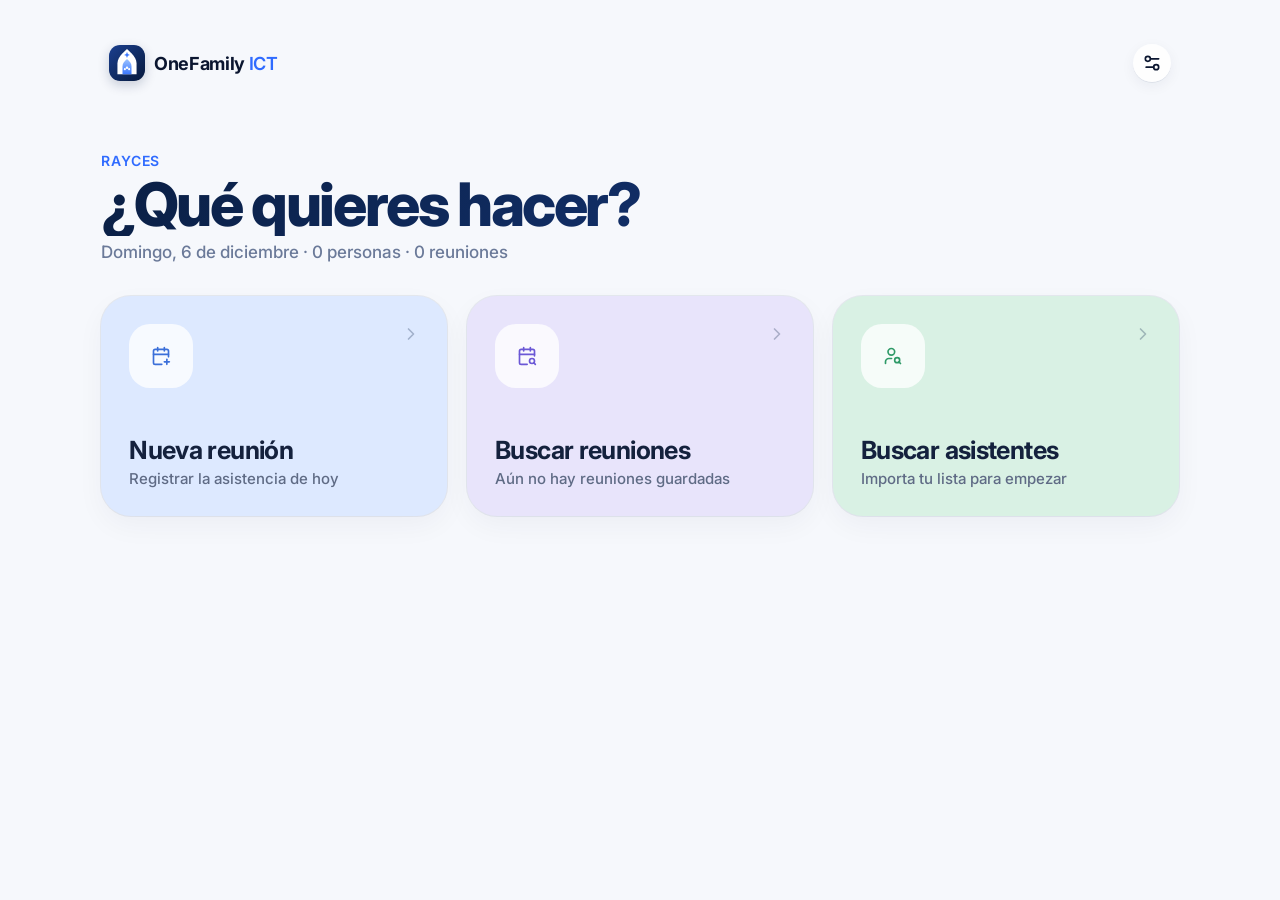
==== commit f327d2ad: "Inicio con módulos, buscar reuniones y asistentes, detalle e historial Co-Authored-By: Claude Sonnet" ====
--- a/index.html
+++ b/index.html
@@ -11,7 +11,7 @@
 <link href="https://fonts.googleapis.com/css2?family=Inter:wght@400;500;600;700;800&display=swap" rel="stylesheet">
 <link rel="stylesheet" href="style.css">
 </head>
-<body>
+<body data-view="home">
 <svg width="0" height="0" style="position:absolute" aria-hidden="true"><defs><linearGradient id="g" x1="0" y1="0" x2="1" y2="1"><stop offset="0" stop-color="#7fb0ff"/><stop offset="1" stop-color="#4f86f7"/></linearGradient></defs></svg>
 <div class="bg-orb o1"></div><div class="bg-orb o2"></div>
 
@@ -19,8 +19,9 @@
   <!-- Barra lateral (escritorio) / cabecera (móvil) -->
   <aside class="side">
     <div class="brand">
-      <img class="logo" src="icon.svg" alt="">
-      <span class="wordmark">OneFamily <em>ICT</em></span>
+      <img class="logo" src="icon.svg" alt="" data-go="home">
+      <span class="wordmark" data-go="home">OneFamily <em>ICT</em></span>
+      <button class="icon-btn" data-go="home" aria-label="Ir al inicio"><i data-lucide="house"></i></button>
       <button class="icon-btn" id="btnMenu" aria-label="Ajustes"><i data-lucide="settings-2"></i></button>
     </div>
 
@@ -47,6 +48,7 @@
     <nav class="navlist" id="mins"></nav>
 
     <div class="side-foot">
+      <button class="navbtn" data-go="home"><i data-lucide="house"></i><span>Inicio</span></button>
       <button class="navbtn" id="btnMenu2"><i data-lucide="settings-2"></i><span>Ajustes</span></button>
     </div>
   </aside>
@@ -93,6 +95,69 @@
     <div class="spacer"></div>
   </section>
 </main>
+
+<!-- ================= INICIO ================= -->
+<section class="page" id="viewHome">
+  <div class="page-in">
+    <div class="brand">
+      <img class="logo" src="icon.svg" alt="">
+      <span class="wordmark">OneFamily <em>ICT</em></span>
+      <button class="icon-btn" data-menu aria-label="Ajustes"><i data-lucide="settings-2"></i></button>
+    </div>
+    <p class="eyebrow home-eye" id="homeMeeting">RAYCES</p>
+    <h1 class="home-h">¿Qué quieres hacer?</h1>
+    <p class="home-sub" id="homeSub"></p>
+
+    <div class="modules">
+      <button class="mod mod-new" data-go="meeting-new">
+        <span class="mi"><i data-lucide="calendar-plus"></i></span>
+        <span class="mt"><b>Nueva reunión</b><small id="newSub">Registrar la asistencia de hoy</small></span>
+        <i data-lucide="chevron-right" class="chev"></i>
+      </button>
+      <button class="mod mod-meet" data-go="meetings">
+        <span class="mi"><i data-lucide="calendar-search"></i></span>
+        <span class="mt"><b>Buscar reuniones</b><small id="meetSub"></small></span>
+        <i data-lucide="chevron-right" class="chev"></i>
+      </button>
+      <button class="mod mod-ppl" data-go="people">
+        <span class="mi"><i data-lucide="user-search"></i></span>
+        <span class="mt"><b>Buscar asistentes</b><small id="pplSub"></small></span>
+        <i data-lucide="chevron-right" class="chev"></i>
+      </button>
+    </div>
+
+    <h3 class="sec-t" id="recentT">Reuniones recientes</h3>
+    <div class="mlist" id="recent"></div>
+  </div>
+</section>
+
+<!-- ================= BUSCAR REUNIONES ================= -->
+<section class="page" id="viewMeetings">
+  <div class="page-in">
+    <div class="pg-bar"><button class="back" data-go="home"><i data-lucide="chevron-left"></i><span>Inicio</span></button><button class="icon-btn" data-menu aria-label="Ajustes"><i data-lucide="settings-2"></i></button></div>
+    <h1 class="pg-h">Reuniones</h1>
+    <p class="home-sub" id="meetCount"></p>
+    <div class="searchbar pg-search">
+      <i data-lucide="search"></i>
+      <input id="qMeet" type="search" placeholder="Buscar por fecha: sábado, noviembre, 14…" autocomplete="off" spellcheck="false">
+    </div>
+    <div class="mlist" id="meetList"></div>
+  </div>
+</section>
+
+<!-- ================= BUSCAR ASISTENTES ================= -->
+<section class="page" id="viewPeople">
+  <div class="page-in">
+    <div class="pg-bar"><button class="back" data-go="home"><i data-lucide="chevron-left"></i><span>Inicio</span></button><button class="icon-btn" data-menu aria-label="Ajustes"><i data-lucide="settings-2"></i></button></div>
+    <h1 class="pg-h">Asistentes</h1>
+    <p class="home-sub" id="peopleCount"></p>
+    <div class="searchbar pg-search">
+      <i data-lucide="search"></i>
+      <input id="qPeople" type="search" placeholder="Buscar por nombre, celular o ministerio" autocomplete="off" spellcheck="false">
+    </div>
+    <div class="mlist" id="peopleList"></div>
+  </div>
+</section>
 
 <nav class="dock">
   <button class="pill ghost" data-act="new"><i data-lucide="user-plus"></i><span>Nuevo</span></button>
@@ -147,7 +212,28 @@
     <button class="pill solid wide" id="btnWA"><i data-lucide="send"></i><span>Enviar por WhatsApp</span></button>
     <button class="pill ghost wide" id="btnXLS"><i data-lucide="file-spreadsheet"></i><span>Descargar Excel</span></button>
     <button class="pill ghost wide" id="btnCopy"><i data-lucide="copy"></i><span>Copiar resumen</span></button>
-  </div>
+    <button class="pill plain wide" id="btnHomeFin"><i data-lucide="house"></i><span>Ir al inicio</span></button>
+  </div>
+</section>
+
+<!-- Detalle de reunión -->
+<section class="sheet grouped" id="sheetMeet" aria-hidden="true">
+  <div class="bar">
+    <button type="button" class="link" data-close>Cerrar</button>
+    <h2>Reunión</h2>
+    <span class="bar-sp"></span>
+  </div>
+  <div id="meetBody"></div>
+</section>
+
+<!-- Detalle de persona -->
+<section class="sheet grouped" id="sheetPInfo" aria-hidden="true">
+  <div class="bar">
+    <button type="button" class="link" data-close>Cerrar</button>
+    <h2>Persona</h2>
+    <span class="bar-sp"></span>
+  </div>
+  <div id="pinfoBody"></div>
 </section>
 
 <!-- Ajustes -->
--- a/style.css
+++ b/style.css
@@ -292,3 +292,101 @@
   .sc small{display:none}
 }
 @media (prefers-reduced-motion:reduce){*{animation:none!important;transition-duration:.01ms!important}}
+
+/* ================= INICIO · REUNIONES · ASISTENTES ================= */
+[data-go]{cursor:pointer}
+.pill.plain{background:none;color:var(--mute);box-shadow:none}
+.pill.plain:hover{color:var(--navy)}
+.page{display:none;position:relative;z-index:1}
+body[data-view=home] #viewHome,body[data-view=meetings] #viewMeetings,body[data-view=people] #viewPeople{display:block}
+body:not([data-view=meeting]) .shell,body:not([data-view=meeting]) .dock{display:none}
+.page-in{max-width:560px;margin:0 auto;padding:calc(env(safe-area-inset-top,0px) + 10px) 18px calc(40px + var(--safe-b))}
+.home-eye{margin-top:18px}
+.home-h,.pg-h{margin:4px 0 6px;font-size:38px;line-height:1.05;letter-spacing:-.04em;font-weight:800;background:linear-gradient(135deg,var(--navy),var(--navy2) 60%,var(--blue-d));-webkit-background-clip:text;background-clip:text;color:transparent}
+.pg-h{font-size:34px}
+.home-sub{margin:0 0 22px;color:var(--mute);font-size:15px;font-weight:500}
+.pg-bar{display:flex;align-items:center;justify-content:space-between;height:44px}
+.back{display:inline-flex;align-items:center;gap:2px;color:var(--blue-d);font-weight:600;font-size:16.5px;padding:8px 10px 8px 0}
+.back i{width:22px;height:22px}
+.pg-search{margin-bottom:16px}
+.page .searchbar{width:100%;background:#fff;box-shadow:0 0 0 1px var(--line)}
+
+.modules{display:grid;gap:12px;grid-template-columns:minmax(0,1fr)}
+.mod{display:flex;align-items:center;gap:14px;width:100%;padding:18px;border-radius:24px;text-align:left;position:relative;box-shadow:0 0 0 1px var(--line),0 10px 28px rgba(10,31,68,.045);transition:transform .3s var(--spring),box-shadow .3s;animation:rise .55s var(--ease) both}
+.mod:nth-child(2){animation-delay:.07s}.mod:nth-child(3){animation-delay:.14s}
+.mod:active{transform:scale(.975)}
+.mod .mi{width:54px;height:54px;border-radius:18px;display:grid;place-items:center;background:rgba(255,255,255,.78);color:var(--mc);flex:none}
+.mod .mi i{width:26px;height:26px}
+.mod b{display:block;font-size:19px;letter-spacing:-.025em;color:#14213d}
+.mod small{display:block;font-size:13.5px;color:#5f6b85;margin-top:2px;font-weight:500;line-height:1.3}
+.mod .chev{margin-left:auto;color:rgba(10,31,68,.28);flex:none}
+.mod-new{background:#dde9ff;--mc:#3b6fd9}
+.mod-meet{background:#e8e4fb;--mc:#6b58d6}
+.mod-ppl{background:#d9f1e4;--mc:#2f9a68}
+.sec-t{margin:30px 4px 12px;font-size:12.5px;font-weight:600;color:var(--mute);text-transform:uppercase;letter-spacing:.07em}
+.muted{color:var(--mute);font-size:14.5px;padding:6px 4px}
+.muted.p{padding:16px}
+
+.mlist{display:grid;gap:10px;grid-template-columns:minmax(0,1fr)}
+.mon{font-size:12.5px;font-weight:700;color:var(--mute);letter-spacing:.07em;text-transform:uppercase;margin:12px 4px 0}
+.mrow{display:flex;align-items:center;gap:14px;width:100%;padding:12px 14px;border-radius:20px;background:#fff;text-align:left;box-shadow:0 0 0 1px var(--line);transition:transform .25s var(--spring),box-shadow .25s,background .2s;animation:rise .5s var(--ease) both}
+.mrow:active{transform:scale(.98);background:#f6f9ff}
+.dt{width:52px;height:56px;border-radius:15px;background:#eaf1ff;color:#3b62c9;display:flex;flex-direction:column;align-items:center;justify-content:center;flex:none;line-height:1}
+.dt b{font-size:22px;font-weight:800;letter-spacing:-.03em}
+.dt small{font-size:10.5px;font-weight:700;letter-spacing:.07em;text-transform:uppercase;margin-top:3px}
+.mw{flex:1;min-width:0;display:flex;flex-direction:column;gap:2px}
+.mw>b{font-size:16.5px;font-weight:600;letter-spacing:-.015em;white-space:nowrap;overflow:hidden;text-overflow:ellipsis}
+.mw>span,.mw .sub2 span{font-size:13.5px;color:var(--mute)}
+.pc{font-size:13px;font-weight:700;color:#3b62c9;background:#eaf1ff;padding:4px 10px;border-radius:999px;flex:none}
+.mrow .chev{width:18px;height:18px;color:#b3bdd2;flex:none}
+.prow .av{width:46px;height:46px}
+
+/* Hojas de detalle */
+.mt-h{margin:4px 4px 2px;font-size:28px;font-weight:800;letter-spacing:-.035em;line-height:1.1}
+.mt-sub{margin:0 4px 16px;color:var(--mute);font-size:14.5px;font-weight:500}
+.minline{display:flex;flex-wrap:wrap;gap:6px;margin:0 2px 4px}
+.minline .mp{font-size:11.5px;padding:4px 11px}
+.alist{max-height:min(280px,34dvh);overflow:auto}
+.ar{display:flex;align-items:center;gap:11px;padding:9px 14px;position:relative}
+.ar+.ar::before{content:"";position:absolute;top:0;left:56px;right:0;height:1px;background:var(--line)}
+.ar .av{width:34px;height:34px;font-size:12px}
+.ar b{flex:1;min-width:0;font-size:15px;font-weight:600;letter-spacing:-.01em;white-space:nowrap;overflow:hidden;text-overflow:ellipsis}
+.pi-top{text-align:center;padding:4px 0 16px}
+.pi-top .av{width:78px;height:78px;font-size:27px;margin:0 auto 10px}
+.pi-top h3{margin:0;font-size:25px;letter-spacing:-.03em}
+.pi-top .mp{display:inline-block;margin-top:8px;font-size:11.5px;padding:4px 12px}
+.val{margin-left:auto;font-style:normal;font-weight:500;color:var(--navy);font-size:16.5px}
+.hs{display:inline-flex;align-items:center;gap:6px;font-style:normal;font-size:12.5px;font-weight:600;padding:4px 11px;border-radius:999px;background:#f0f3f9;color:#7a88a6;margin-left:auto}
+.hs.ok{background:#e2edff;color:#2d5fd0}
+.hrow{display:flex;align-items:center;gap:10px;padding:0 16px;min-height:46px;position:relative;font-size:15px;font-weight:500}
+.hrow+.hrow::before{content:"";position:absolute;top:0;left:16px;right:0;height:1px;background:var(--line)}
+.hlist{max-height:min(230px,30dvh);overflow:auto}
+.stack.top{margin-top:16px}
+a.pill{text-decoration:none}
+
+@media (min-width:1024px){
+  .page{height:100dvh;overflow-y:auto;background:#f6f8fc}
+  .page .icon-btn{display:grid}
+  .page-in{max-width:1180px;padding:44px clamp(28px,4vw,72px) 70px}
+  .home-eye{margin-top:48px;font-size:14px}
+  .home-h{font-size:60px}
+  .pg-h{font-size:46px}
+  .home-sub{font-size:17px;margin-bottom:34px}
+  .modules{grid-template-columns:repeat(3,1fr);gap:20px}
+  .mod{flex-direction:column;align-items:flex-start;gap:26px;padding:28px;min-height:220px;border-radius:30px;justify-content:space-between;cursor:pointer}
+  .mod:hover{transform:translateY(-4px);box-shadow:0 0 0 1px var(--line),0 22px 50px rgba(10,31,68,.1)}
+  .mod:active{transform:scale(.985)}
+  .mod .mi{width:64px;height:64px;border-radius:21px}
+  .mod .mi i{width:30px;height:30px}
+  .mod b{font-size:25px}
+  .mod small{font-size:15px;margin-top:4px}
+  .mod .chev{position:absolute;top:28px;right:26px;margin:0}
+  .sec-t{margin-top:44px;font-size:13px}
+  .mlist{grid-template-columns:repeat(auto-fill,minmax(380px,1fr));gap:12px}
+  .mon{grid-column:1/-1;margin-top:18px}
+  .mrow{cursor:pointer;padding:14px 18px}
+  .mrow:hover{box-shadow:0 0 0 1px rgba(79,134,247,.4),0 12px 30px rgba(10,31,68,.07);transform:translateY(-2px)}
+  .pg-search{max-width:520px}
+  .back:hover{opacity:.7}
+  .alist{max-height:300px}
+}
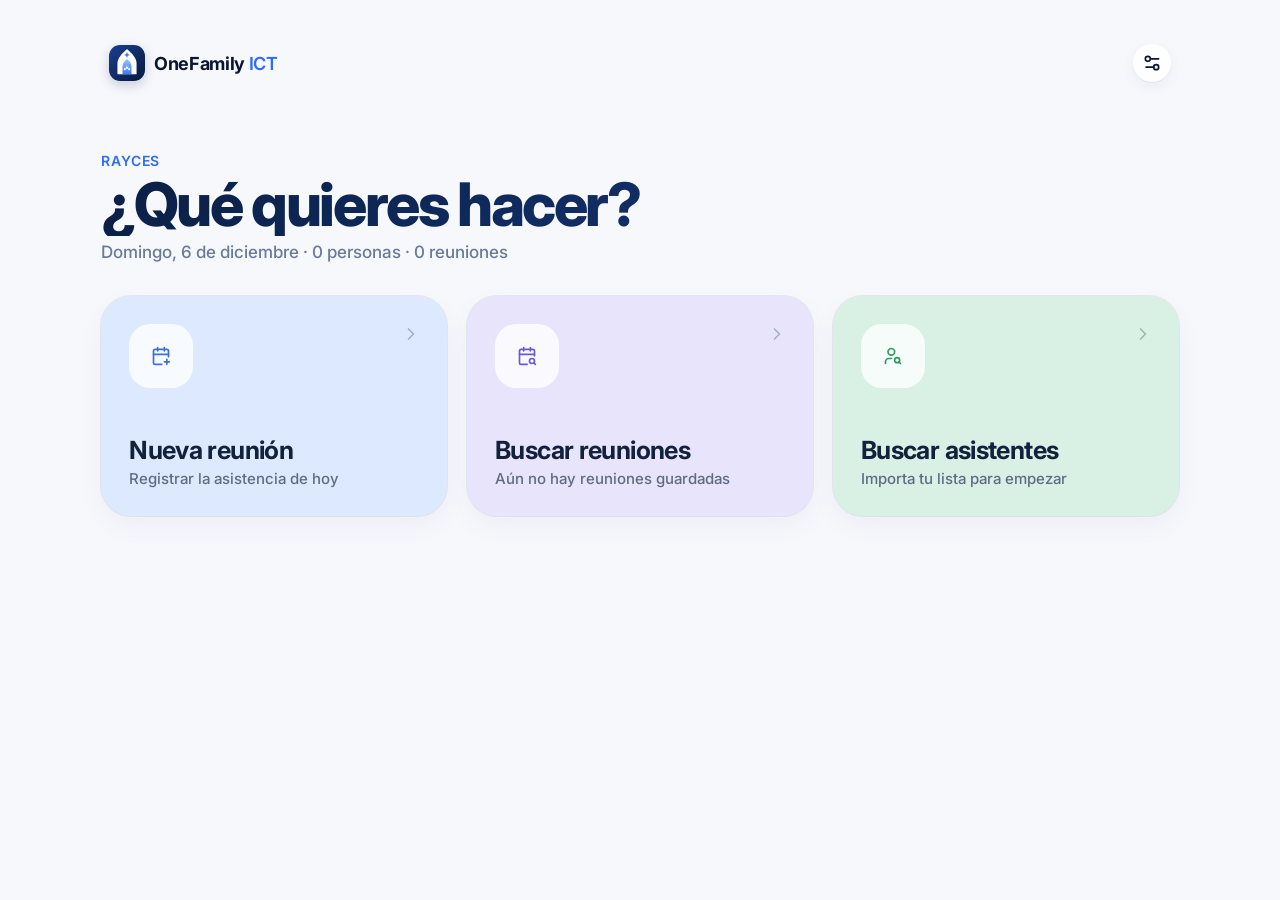
==== commit c60d6770: "Capa de sincronización y servidor Google Apps Script (inactivo hasta configurar) Co-Authored-By: Cla" ====
--- a/index.html
+++ b/index.html
@@ -259,7 +259,7 @@
   </div>
   <input type="file" id="fileCSV" accept=".xlsx,.xls,.csv,text/csv" hidden>
   <input type="file" id="fileJSON" accept=".json,application/json" hidden>
-  <p class="foot">Los datos se guardan en este navegador. Haz una copia de seguridad de vez en cuando.</p>
+  <p class="foot" id="syncMsg">Los datos se guardan solo en este dispositivo.</p>
 </section>
 
 <!-- Pegar lista -->
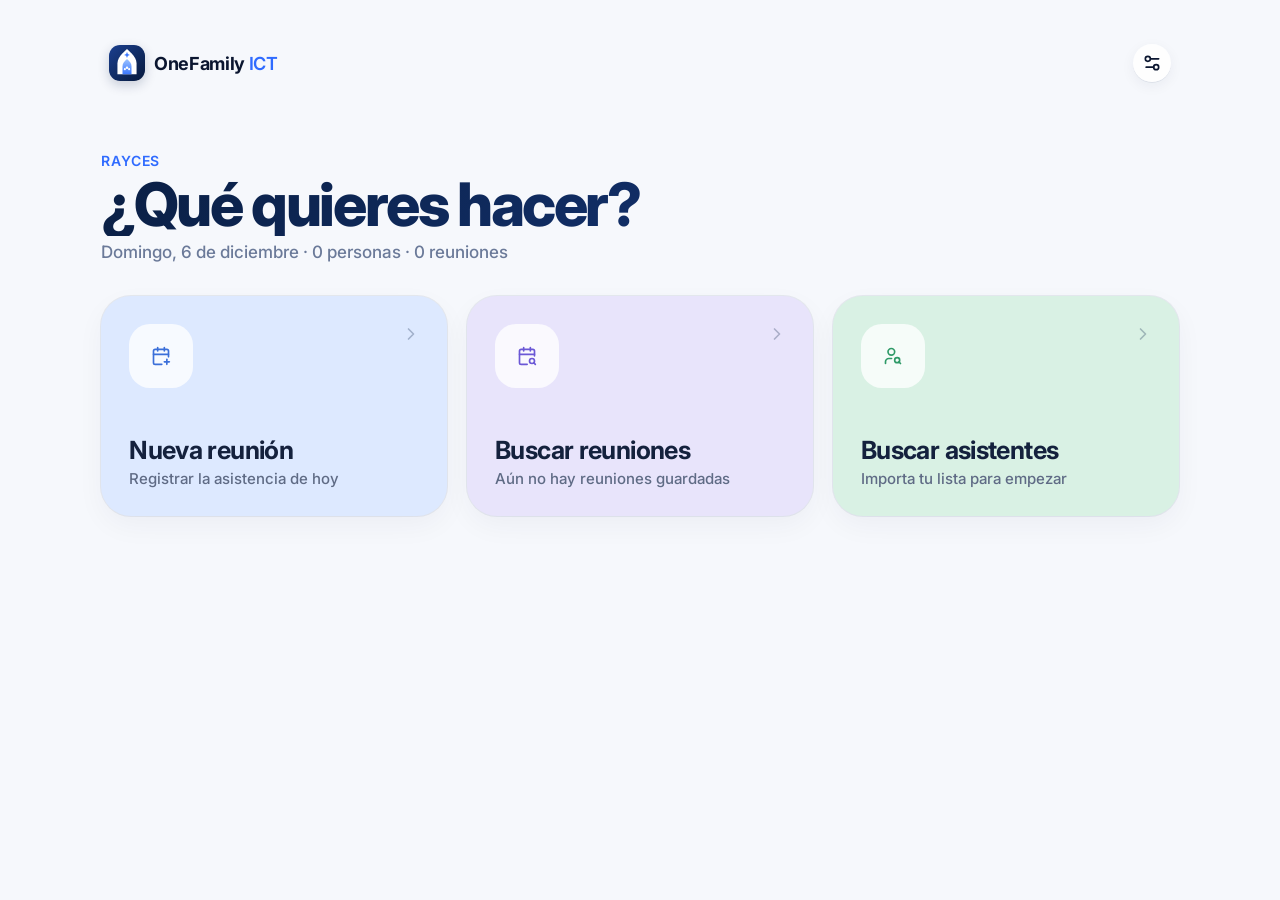
==== commit 5349666a: "Solo agregar personas: se quita editar, borrar y restaurar; servidor solo agrega Co-Authored-By: Cla" ====
--- a/index.html
+++ b/index.html
@@ -192,7 +192,6 @@
     <p class="hint" id="minHint"></p>
 
     <div class="row-actions">
-      <button type="button" class="pill danger" id="btnDelPerson" hidden aria-label="Eliminar"><i data-lucide="trash-2"></i></button>
       <button type="submit" class="pill solid grow"><i data-lucide="check"></i><span id="personBtn">Registrar y marcar</span></button>
     </div>
   </form>
@@ -253,12 +252,9 @@
   </div>
   <p class="cap">Datos</p>
   <div class="inset menu">
-    <button class="cell btn" id="btnBackup"><i data-lucide="database-backup"></i><span>Guardar copia de seguridad</span><i data-lucide="chevron-right" class="chev"></i></button>
-    <button class="cell btn" id="btnRestore"><i data-lucide="history"></i><span>Restaurar copia</span><i data-lucide="chevron-right" class="chev"></i></button>
-    <button class="cell btn red" id="btnClearDay"><i data-lucide="eraser"></i><span>Limpiar asistencia de este día</span></button>
+    <button class="cell btn" id="btnBackup"><i data-lucide="database-backup"></i><span>Descargar copia de seguridad</span><i data-lucide="chevron-right" class="chev"></i></button>
   </div>
   <input type="file" id="fileCSV" accept=".xlsx,.xls,.csv,text/csv" hidden>
-  <input type="file" id="fileJSON" accept=".json,application/json" hidden>
   <p class="foot" id="syncMsg">Los datos se guardan solo en este dispositivo.</p>
 </section>
 
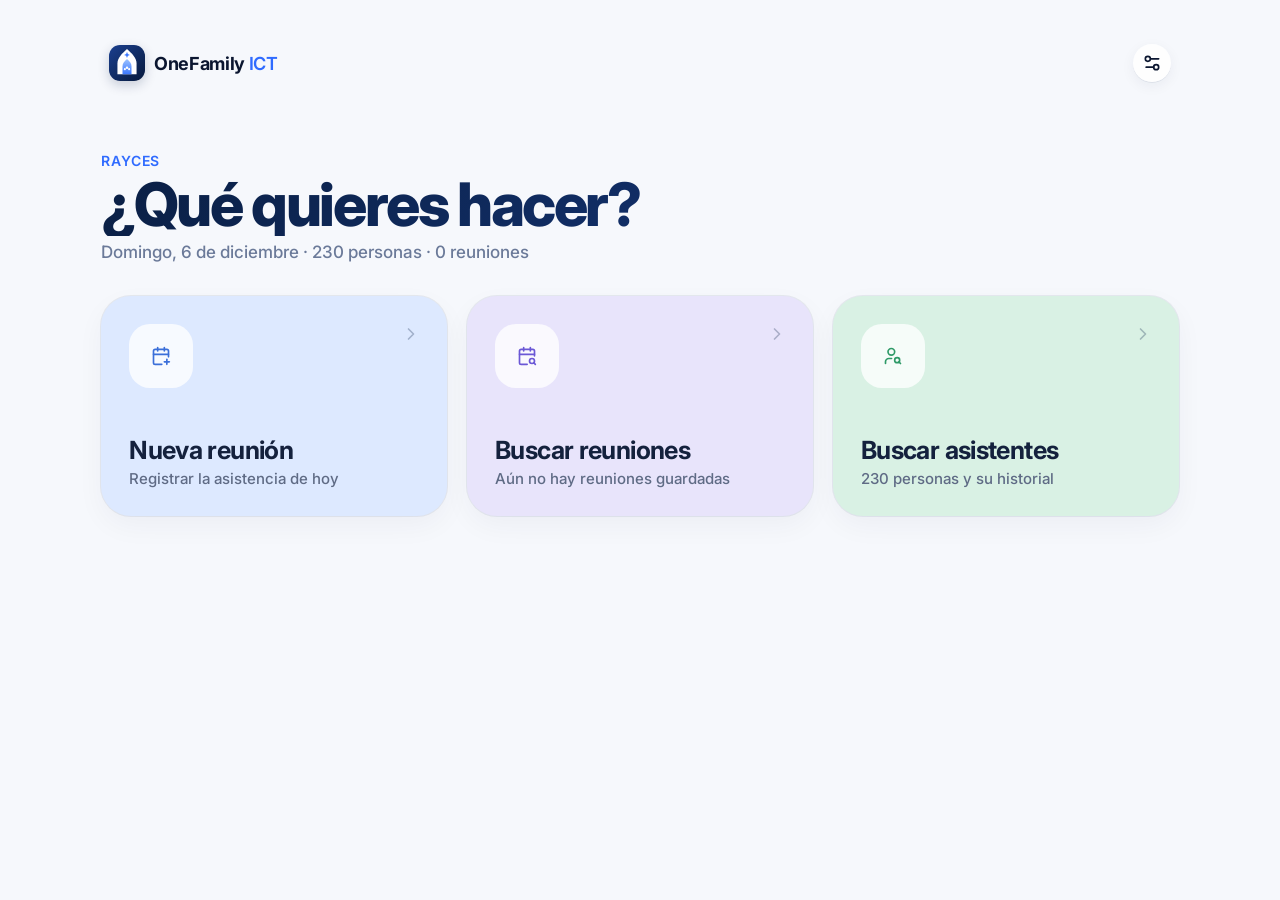
==== commit 234f45c3: "Nueva lista base de asistentes (Recurso Humano Chillogallo 2026): solo nombres y ministerio" ====
--- a/index.html
+++ b/index.html
@@ -178,13 +178,6 @@
       <label class="cell"><span>Nombres</span><input name="nombres" autocapitalize="words" placeholder="María Fernanda"></label>
       <label class="cell"><span>Apellidos</span><input name="apellidos" autocapitalize="words" placeholder="Gómez Pérez"></label>
       <label class="cell"><span>Edad</span><input name="edad" type="number" inputmode="numeric" min="0" max="110" placeholder="Años"></label>
-      <label class="cell"><span>Celular</span><input name="celular" type="tel" inputmode="tel" placeholder="099 123 4567"></label>
-    </div>
-
-    <p class="cap">Sexo</p>
-    <div class="seg2" id="sexSeg">
-      <button type="button" data-v="mujer">Mujer</button>
-      <button type="button" data-v="hombre">Hombre</button>
     </div>
 
     <p class="cap">Ministerio</p>
@@ -275,6 +268,7 @@
 <script src="vendor/lucide.min.js"></script>
 <script src="vendor/confetti.min.js"></script>
 <script src="vendor/xlsx.mini.min.js"></script>
+<script src="lista.js"></script>
 <script src="app.js"></script>
 </body>
 </html>
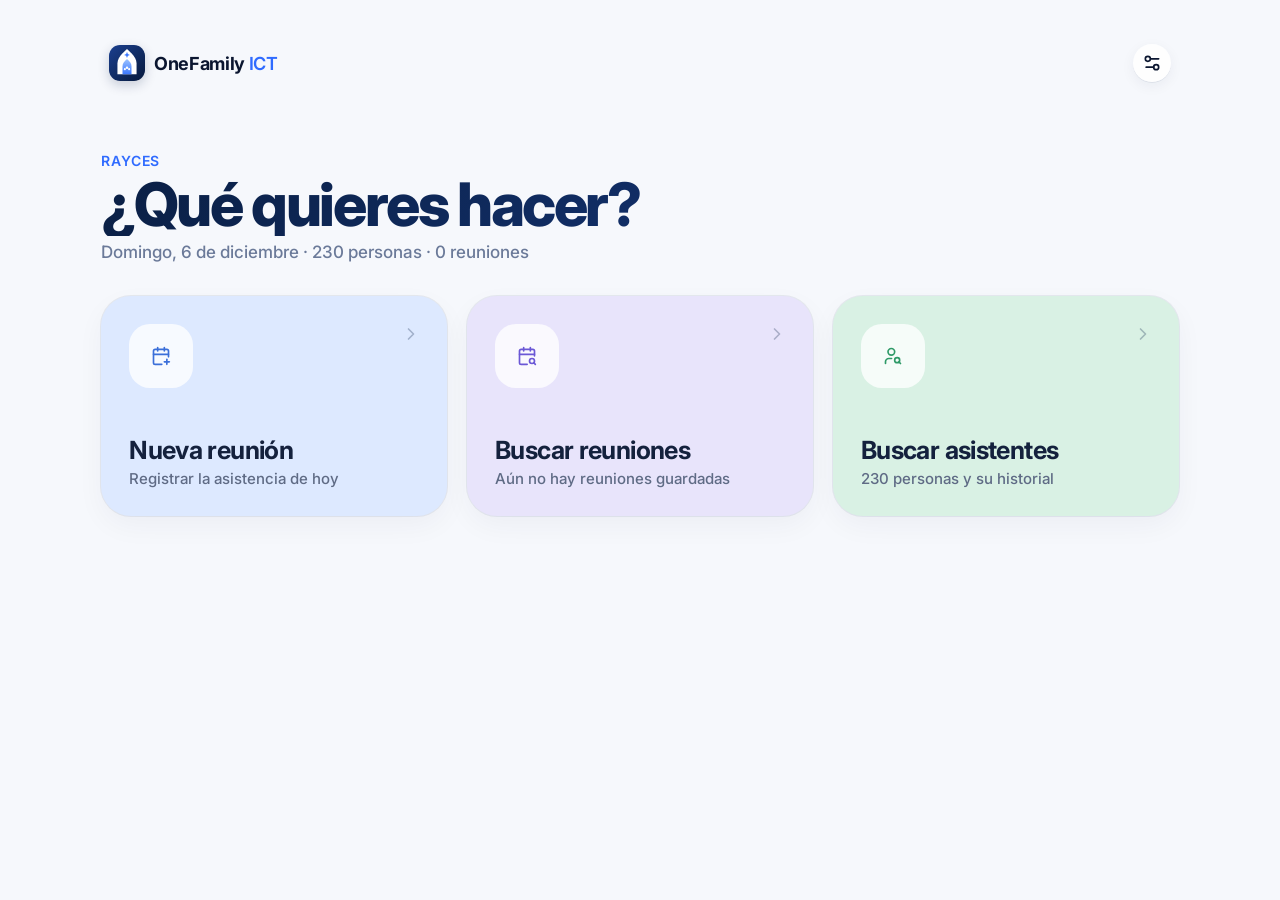
==== commit 0c548d6c: "Modo oscuro (automático, claro u oscuro desde Ajustes)" ====
--- a/index.html
+++ b/index.html
@@ -4,6 +4,8 @@
 <meta charset="utf-8">
 <meta name="viewport" content="width=device-width, initial-scale=1, viewport-fit=cover">
 <meta name="theme-color" content="#f4f7fc">
+<meta name="color-scheme" content="light dark">
+<script>(function(){try{var p=localStorage.getItem('weare.theme')||'auto',d=p==='dark'||(p==='auto'&&matchMedia('(prefers-color-scheme:dark)').matches);document.documentElement.dataset.theme=d?'dark':'light';var m=document.querySelector('meta[name=theme-color]');if(m&&d)m.content='#0b1220';}catch(e){}})();</script>
 <title>OneFamily ICT</title>
 <link rel="icon" href="icon.svg" type="image/svg+xml">
 <link rel="preconnect" href="https://fonts.googleapis.com">
@@ -238,6 +240,12 @@
   <div class="inset">
     <label class="cell"><span>Reunión</span><input id="setName" placeholder="RAYCES"></label>
   </div>
+  <p class="cap">Apariencia</p>
+  <div class="seg2" id="themeSeg" style="grid-template-columns:repeat(3,1fr)">
+    <button type="button" data-t="auto">Automático</button>
+    <button type="button" data-t="light">Claro</button>
+    <button type="button" data-t="dark">Oscuro</button>
+  </div>
   <p class="cap">Personas</p>
   <div class="inset menu">
     <button class="cell btn" id="btnFile"><i data-lucide="file-spreadsheet"></i><span>Importar Excel o CSV</span><i data-lucide="chevron-right" class="chev"></i></button>
--- a/style.css
+++ b/style.css
@@ -390,3 +390,80 @@
   .back:hover{opacity:.7}
   .alist{max-height:300px}
 }
+
+/* ================= MODO OSCURO ================= */
+html[data-theme="dark"]{
+  color-scheme:dark;
+  --navy:#dbe6ff; --navy2:#a9c2ff; --blue:#5b8cf5; --blue-d:#7ba6ff; --sky:#1c2a4a; --ink:#e8eefc; --mute:#93a1c2;
+  --bg:#0b1220; --card:#131c31; --line:rgba(255,255,255,.08);
+}
+html[data-theme="dark"] .o1{background:#1b3a7a;opacity:.35}
+html[data-theme="dark"] .o2{background:#22346b;opacity:.3}
+html[data-theme="dark"] .icon-btn{background:rgba(30,42,68,.85);box-shadow:0 1px 0 var(--line),0 4px 14px rgba(0,0,0,.35)}
+html[data-theme="dark"] .toolbar{background:linear-gradient(var(--bg) 88%,rgba(11,18,32,0))}
+html[data-theme="dark"] .searchbar{background:rgba(255,255,255,.07)}
+html[data-theme="dark"] .searchbar:focus-within{background:#1a2540}
+html[data-theme="dark"] .clear{background:rgba(255,255,255,.28)}
+html[data-theme="dark"] .clear i{color:#0b1220}
+html[data-theme="dark"] .seg,html[data-theme="dark"] .seg2{background:rgba(255,255,255,.07)}
+html[data-theme="dark"] .seg-pill,html[data-theme="dark"] .seg2 button.on{background:#2a3a5e;box-shadow:0 2px 8px rgba(0,0,0,.35)}
+html[data-theme="dark"] .chips-m button,html[data-theme="dark"] .chips button{background:#1b2742}
+html[data-theme="dark"] .chips-m button.on,html[data-theme="dark"] .chips button.on{background:#243a6b}
+html[data-theme="dark"] .group{box-shadow:0 1px 0 var(--line),0 10px 30px rgba(0,0,0,.3)}
+html[data-theme="dark"] .person:active{background:#18243f}
+html[data-theme="dark"] .av{color:hsl(var(--h) 85% 86%);background:linear-gradient(135deg,hsl(var(--h) 40% 25%),hsl(var(--h) 45% 31%))}
+html[data-theme="dark"] .mp{background:hsl(var(--mh) 45% 24%);color:hsl(var(--mh) 85% 84%)}
+html[data-theme="dark"] .dot{background:hsl(var(--mh,215) 65% 62%)}
+html[data-theme="dark"] .chk{border-color:rgba(255,255,255,.22)}
+html[data-theme="dark"] .chk svg{stroke:#fff}
+html[data-theme="dark"] .pill.solid{background:linear-gradient(135deg,#3d6fff,#2a55d6);color:#fff;box-shadow:0 8px 20px rgba(0,0,0,.4)}
+html[data-theme="dark"] .pill.ghost{background:#1c2a4a;color:var(--navy)}
+html[data-theme="dark"] .pill.danger{background:#3a1d22;color:#ff8a80}
+html[data-theme="dark"] .dock{background:rgba(19,28,49,.78);box-shadow:0 0 0 1px var(--line),0 14px 40px rgba(0,0,0,.5)}
+html[data-theme="dark"] .scrim{background:rgba(0,0,0,.55)}
+html[data-theme="dark"] .sheet{background:#131c31;box-shadow:0 -20px 60px rgba(0,0,0,.6)}
+html[data-theme="dark"] .sheet.grouped{background:#0e1627}
+html[data-theme="dark"] .grab,html[data-theme="dark"] .bar::before{background:rgba(255,255,255,.2)}
+html[data-theme="dark"] .inset{background:#1a2540}
+html[data-theme="dark"] .cell input::placeholder{color:#5a6a8c}
+html[data-theme="dark"] .cell.btn:active{background:#22325a}
+html[data-theme="dark"] .cell.btn .chev,html[data-theme="dark"] .mrow .chev{color:#5a6a8c}
+html[data-theme="dark"] .cell.btn.red,html[data-theme="dark"] .cell.btn.red i{color:#ff6b6b}
+html[data-theme="dark"] .toast{background:#27375c;box-shadow:0 12px 30px rgba(0,0,0,.5)}
+html[data-theme="dark"] .mod-new{background:#1a2c55;--mc:#8fb3ff}
+html[data-theme="dark"] .mod-meet{background:#2a2552;--mc:#b9a6ff}
+html[data-theme="dark"] .mod-ppl{background:#163a2d;--mc:#6fd6a4}
+html[data-theme="dark"] .mod .mi{background:rgba(255,255,255,.1)}
+html[data-theme="dark"] .mod b{color:#e8eefc}
+html[data-theme="dark"] .mod small{color:#a9b8d8}
+html[data-theme="dark"] .mod .chev{color:rgba(255,255,255,.35)}
+html[data-theme="dark"] .mrow{background:var(--card)}
+html[data-theme="dark"] .mrow:active{background:#18243f}
+html[data-theme="dark"] .dt,html[data-theme="dark"] .pc{background:#1f2f55;color:#8fb3ff}
+html[data-theme="dark"] .hs{background:rgba(255,255,255,.07);color:#93a1c2}
+html[data-theme="dark"] .hs.ok{background:#1f3466;color:#8fb3ff}
+html[data-theme="dark"] .page .searchbar{background:var(--card)}
+@media (min-width:1024px){
+  html[data-theme="dark"],html[data-theme="dark"] body,html[data-theme="dark"] .page{background:#0b1220}
+  html[data-theme="dark"] .side{background:#0f1829}
+  html[data-theme="dark"] .hero{background:linear-gradient(160deg,#16244a,#101a33);box-shadow:inset 0 0 0 1px rgba(123,166,255,.16)}
+  html[data-theme="dark"] .datepill:hover{background:#1b2742}
+  html[data-theme="dark"] .navlist button,html[data-theme="dark"] .navbtn,html[data-theme="dark"] .c-min,html[data-theme="dark"] .c-age,html[data-theme="dark"] .c-tel,html[data-theme="dark"] .c-st{color:#b6c3e0}
+  html[data-theme="dark"] .navlist button:hover,html[data-theme="dark"] .navbtn:hover{background:rgba(255,255,255,.06)}
+  html[data-theme="dark"] .navlist button.on{background:#1f2f55;color:var(--navy)}
+  html[data-theme="dark"] .searchbar{background:var(--card)}
+  html[data-theme="dark"] .seg{background:rgba(255,255,255,.07)}
+  html[data-theme="dark"] .sc,html[data-theme="dark"] .tbl{background:var(--card)}
+  html[data-theme="dark"] .tbl{box-shadow:0 0 0 1px var(--line),0 12px 32px rgba(0,0,0,.3)}
+  html[data-theme="dark"] .tbl-head{background:#101a2e}
+  html[data-theme="dark"] .addrow{background:#172239}
+  html[data-theme="dark"] .addrow:hover{background:#1c2a4a}
+  html[data-theme="dark"] .person:hover{background:#18243f}
+  html[data-theme="dark"] .person:active{background:#1c2a4a}
+  html[data-theme="dark"] .st{background:rgba(255,255,255,.07);color:#93a1c2}
+  html[data-theme="dark"] .st::before{background:#5a6a8c}
+  html[data-theme="dark"] .person.in .st{background:#1f3466;color:#8fb3ff}
+  html[data-theme="dark"] .nw{background:#2c2550;color:#b9a6ff}
+  html[data-theme="dark"] .mod:hover{box-shadow:0 0 0 1px var(--line),0 22px 50px rgba(0,0,0,.5)}
+  html[data-theme="dark"] .mrow:hover{box-shadow:0 0 0 1px rgba(123,166,255,.4),0 12px 30px rgba(0,0,0,.4)}
+}
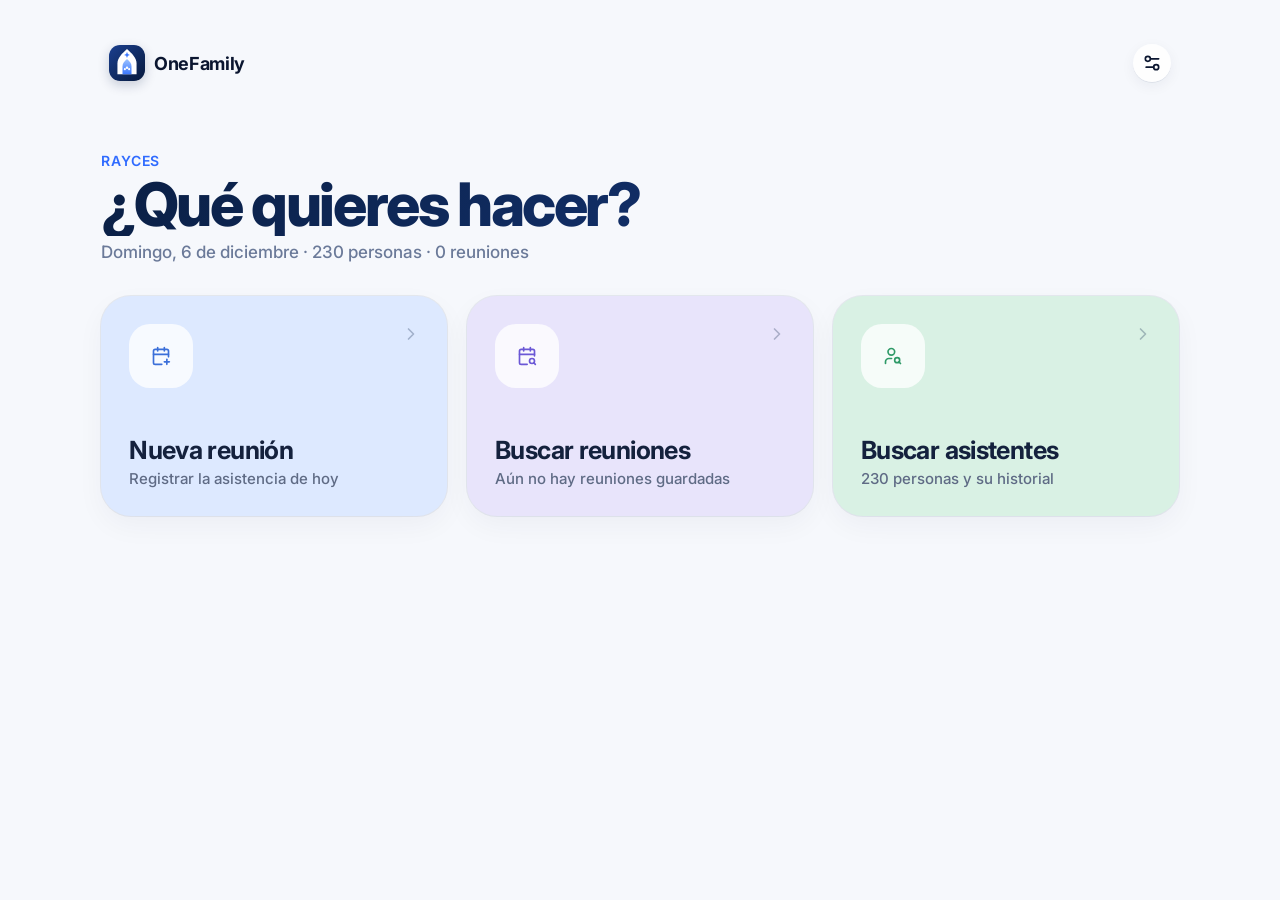
==== commit 499ebd42: "Quitar ICT del nombre de la app" ====
--- a/index.html
+++ b/index.html
@@ -6,7 +6,7 @@
 <meta name="theme-color" content="#f4f7fc">
 <meta name="color-scheme" content="light dark">
 <script>(function(){try{var p=localStorage.getItem('weare.theme')||'auto',d=p==='dark'||(p==='auto'&&matchMedia('(prefers-color-scheme:dark)').matches);document.documentElement.dataset.theme=d?'dark':'light';var m=document.querySelector('meta[name=theme-color]');if(m&&d)m.content='#0b1220';}catch(e){}})();</script>
-<title>OneFamily ICT</title>
+<title>OneFamily</title>
 <link rel="icon" href="icon.svg" type="image/svg+xml">
 <link rel="preconnect" href="https://fonts.googleapis.com">
 <link rel="preconnect" href="https://fonts.gstatic.com" crossorigin>
@@ -22,7 +22,7 @@
   <aside class="side">
     <div class="brand">
       <img class="logo" src="icon.svg" alt="" data-go="home">
-      <span class="wordmark" data-go="home">OneFamily <em>ICT</em></span>
+      <span class="wordmark" data-go="home">OneFamily</span>
       <button class="icon-btn" data-go="home" aria-label="Ir al inicio"><i data-lucide="house"></i></button>
       <button class="icon-btn" id="btnMenu" aria-label="Ajustes"><i data-lucide="settings-2"></i></button>
     </div>
@@ -103,7 +103,7 @@
   <div class="page-in">
     <div class="brand">
       <img class="logo" src="icon.svg" alt="">
-      <span class="wordmark">OneFamily <em>ICT</em></span>
+      <span class="wordmark">OneFamily</span>
       <button class="icon-btn" data-menu aria-label="Ajustes"><i data-lucide="settings-2"></i></button>
     </div>
     <p class="eyebrow home-eye" id="homeMeeting">RAYCES</p>
